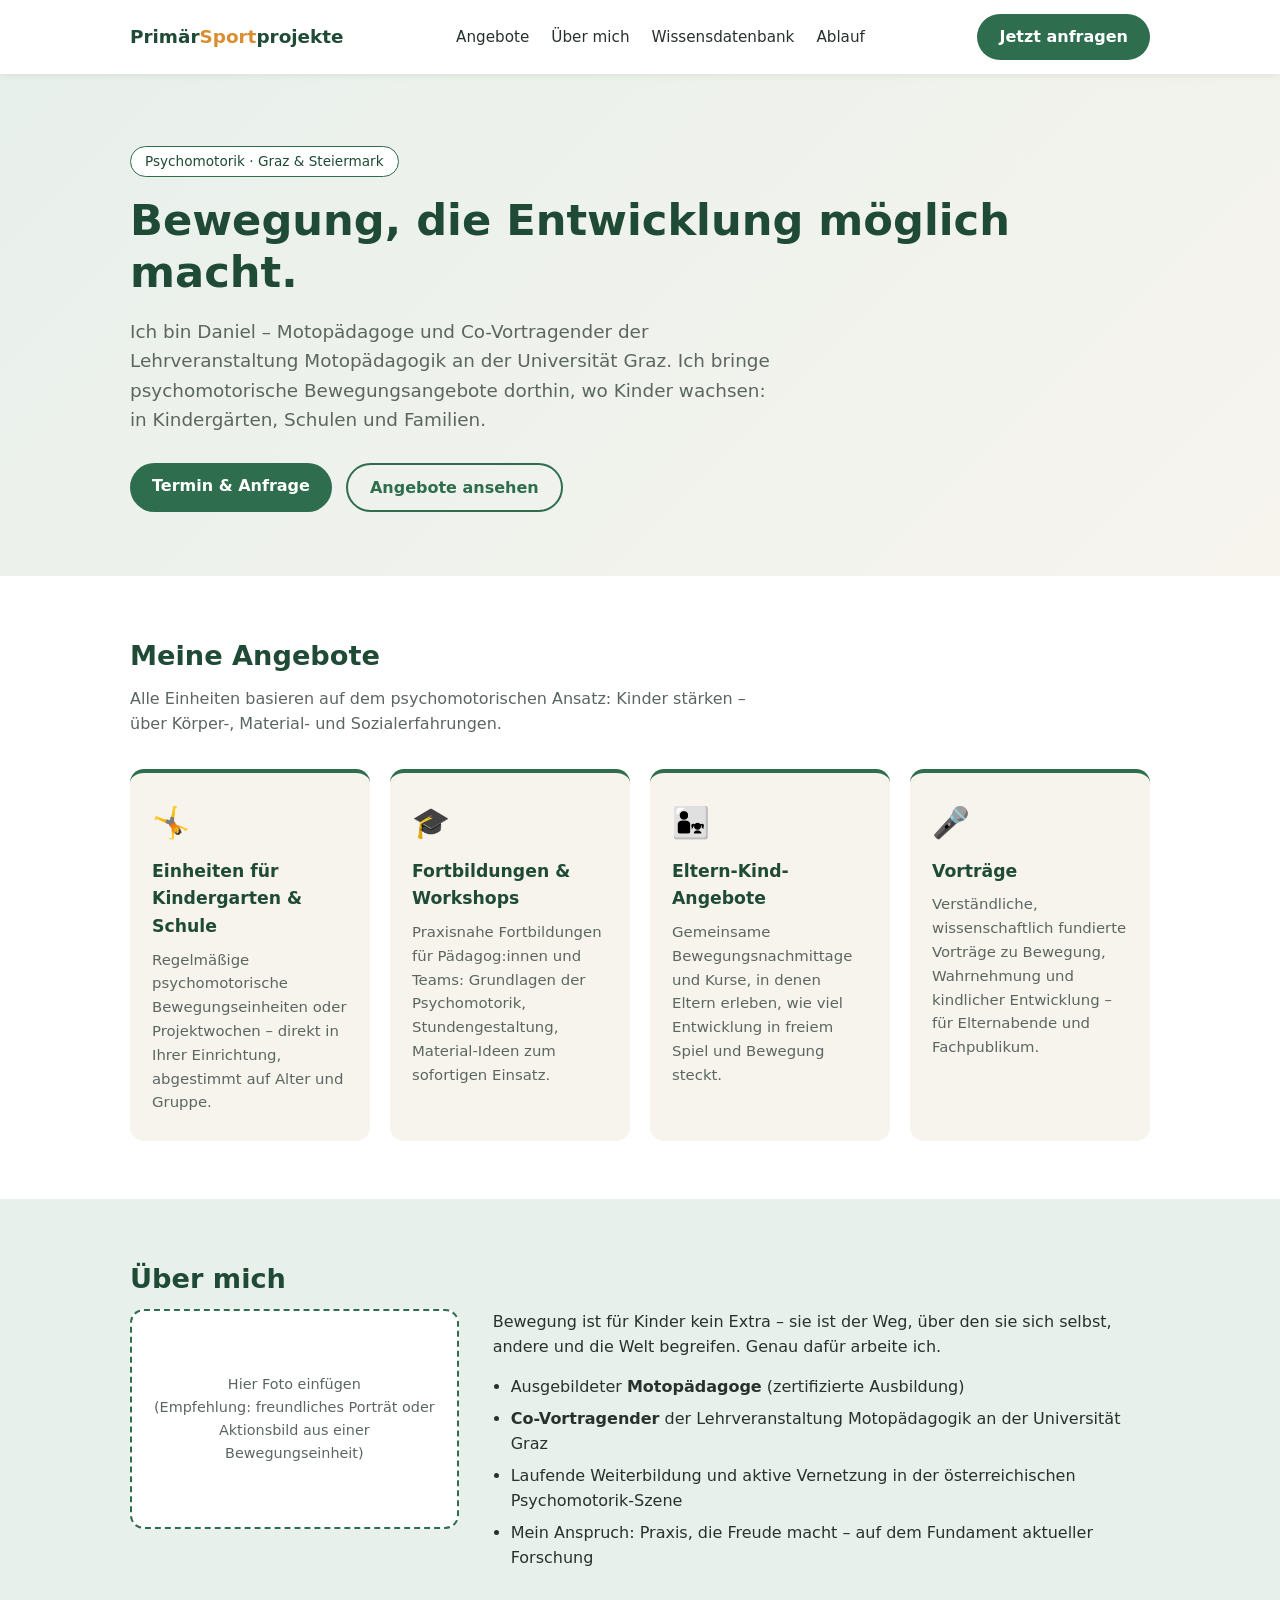
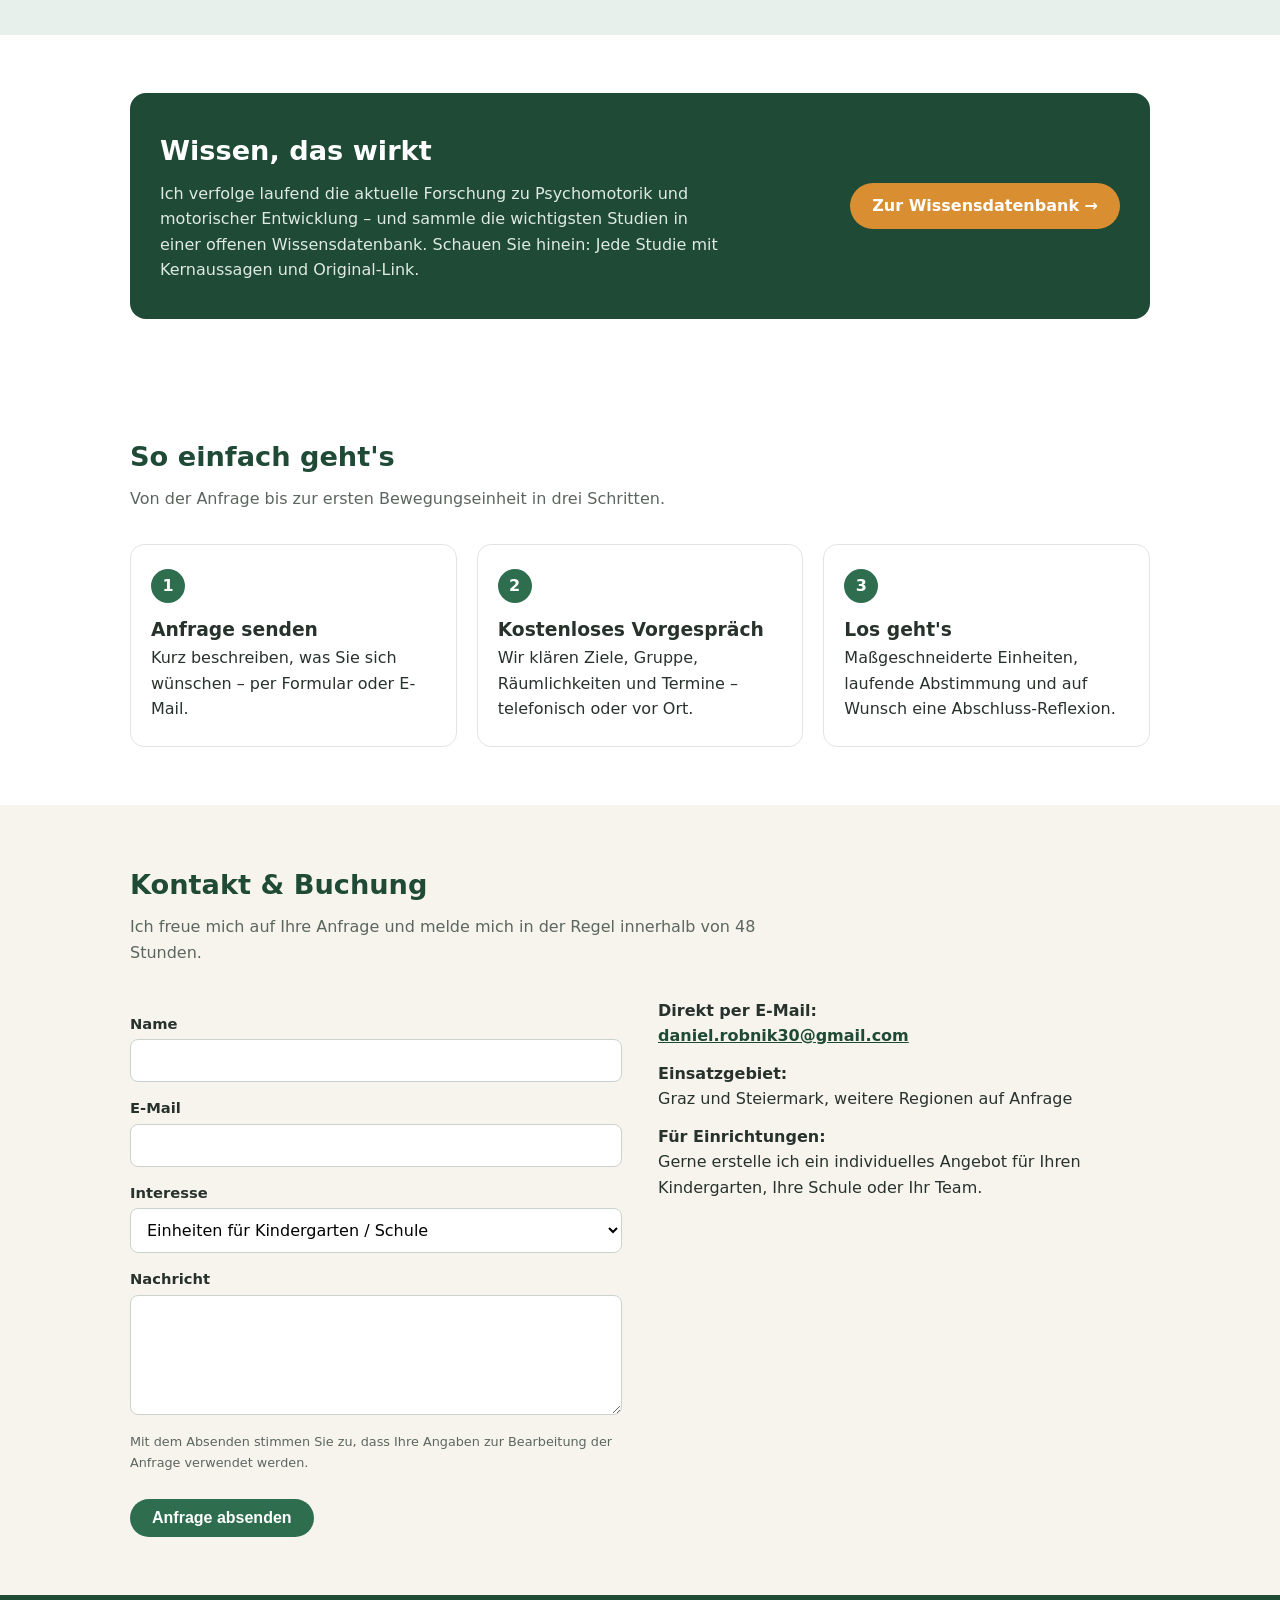
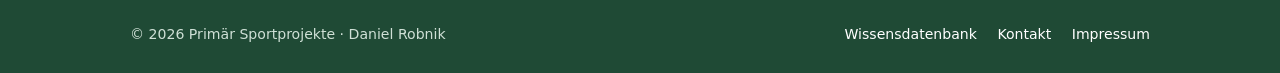
==== index.html @ f13c4fd0 "Website Primär Sportprojekte: Startseite + Wissensdatenbank Statische Seite für GitHub Pages inkl. C" ====
<!DOCTYPE html>
<html lang="de">
<head>
<meta charset="UTF-8">
<meta name="viewport" content="width=device-width, initial-scale=1.0">
<title>Primär Sportprojekte – Psychomotorik & Bewegung | Daniel Robnik, Graz</title>
<meta name="description" content="Psychomotorische Bewegungsangebote in Graz und der Steiermark: Einheiten für Kindergarten und Schule, Fortbildungen für Pädagog:innen, Eltern-Kind-Angebote und Vorträge. Jetzt anfragen und buchen.">
<style>
  :root{
    --green:#2E6E4E; --green-dark:#1F4A35; --green-light:#E8F0EB;
    --sand:#F7F4EE; --text:#28322D; --grey:#5C6660; --accent:#D98E32;
  }
  *{margin:0;padding:0;box-sizing:border-box}
  html{scroll-behavior:smooth}
  body{font-family:'Segoe UI',system-ui,-apple-system,sans-serif;color:var(--text);line-height:1.6;background:#fff}
  .wrap{max-width:1060px;margin:0 auto;padding:0 20px}

  header{position:sticky;top:0;background:#fff;box-shadow:0 1px 8px rgba(0,0,0,.08);z-index:10}
  nav{display:flex;align-items:center;justify-content:space-between;padding:14px 0}
  .logo{font-weight:800;font-size:1.15rem;color:var(--green-dark);text-decoration:none}
  .logo span{color:var(--accent)}
  nav ul{display:flex;gap:22px;list-style:none;flex-wrap:wrap}
  nav a{color:var(--text);text-decoration:none;font-size:.95rem}
  nav a:hover{color:var(--green)}
  .btn{display:inline-block;background:var(--green);color:#fff !important;padding:10px 22px;border-radius:28px;text-decoration:none;font-weight:600;border:none;font-size:1rem;cursor:pointer}
  .btn:hover{background:var(--green-dark)}
  .btn.ghost{background:transparent;color:var(--green) !important;border:2px solid var(--green)}
  .btn.ghost:hover{background:var(--green-light)}

  .hero{background:linear-gradient(135deg,var(--green-light),var(--sand));padding:72px 0 64px}
  .hero h1{font-size:clamp(1.7rem,4.5vw,2.7rem);color:var(--green-dark);line-height:1.2;margin-bottom:18px}
  .hero p.lead{font-size:1.15rem;color:var(--grey);max-width:640px;margin-bottom:28px}
  .hero .cta{display:flex;gap:14px;flex-wrap:wrap}
  .badge{display:inline-block;background:#fff;border:1px solid var(--green);color:var(--green-dark);border-radius:20px;padding:4px 14px;font-size:.85rem;margin-bottom:18px}

  section{padding:58px 0}
  h2{color:var(--green-dark);font-size:1.7rem;margin-bottom:8px}
  .sub{color:var(--grey);margin-bottom:32px;max-width:640px}

  .cards{display:grid;grid-template-columns:repeat(auto-fit,minmax(230px,1fr));gap:20px}
  .card{background:var(--sand);border-radius:14px;padding:26px 22px;border-top:4px solid var(--green)}
  .card .icon{font-size:1.9rem;margin-bottom:10px;display:block}
  .card h3{color:var(--green-dark);font-size:1.08rem;margin-bottom:8px}
  .card p{font-size:.93rem;color:var(--grey)}

  .about{background:var(--green-light)}
  .about .grid{display:grid;grid-template-columns:1fr 2fr;gap:34px;align-items:start}
  .about .photo{background:#fff;border-radius:14px;min-height:220px;display:flex;align-items:center;justify-content:center;color:var(--grey);font-size:.9rem;text-align:center;padding:16px;border:2px dashed var(--green)}
  .about ul{margin:14px 0 0 18px;color:var(--text)}
  .about li{margin-bottom:6px}

  .science{background:#fff}
  .science .box{background:var(--green-dark);color:#fff;border-radius:16px;padding:36px 30px;display:flex;flex-wrap:wrap;gap:24px;align-items:center;justify-content:space-between}
  .science .box p{max-width:560px;color:#DFEAE4}
  .science .box h2{color:#fff}
  .science .btn{background:var(--accent)}
  .science .btn:hover{background:#b87424}

  .steps{counter-reset:step}
  .steps .cards{grid-template-columns:repeat(auto-fit,minmax(200px,1fr))}
  .step{background:#fff;border:1px solid #E1E5E2;border-radius:14px;padding:24px 20px}
  .step::before{counter-increment:step;content:counter(step);display:inline-flex;width:34px;height:34px;border-radius:50%;background:var(--green);color:#fff;align-items:center;justify-content:center;font-weight:700;margin-bottom:12px}

  .contact{background:var(--sand)}
  .contact .grid{display:grid;grid-template-columns:1fr 1fr;gap:36px}
  form label{display:block;font-weight:600;margin:14px 0 4px;font-size:.92rem}
  form input,form textarea,form select{width:100%;padding:11px 12px;border:1px solid #C9D2CC;border-radius:8px;font-size:1rem;font-family:inherit;background:#fff}
  form textarea{min-height:120px;resize:vertical}
  .note{font-size:.8rem;color:var(--grey);margin-top:10px}
  .contact .info p{margin-bottom:12px}
  .contact .info a{color:var(--green-dark);font-weight:600}

  footer{background:var(--green-dark);color:#CFE0D6;padding:28px 0;font-size:.88rem}
  footer .wrap{display:flex;justify-content:space-between;flex-wrap:wrap;gap:12px}
  footer a{color:#fff;text-decoration:none;margin-left:16px}

  @media(max-width:720px){
    .about .grid,.contact .grid{grid-template-columns:1fr}
    nav ul{display:none}
  }
</style>
</head>
<body>

<header>
  <div class="wrap">
    <nav>
      <a class="logo" href="#">Primär<span>Sport</span>projekte</a>
      <ul>
        <li><a href="#angebote">Angebote</a></li>
        <li><a href="#ueber-mich">Über mich</a></li>
        <li><a href="wissensdatenbank.html">Wissensdatenbank</a></li>
        <li><a href="#ablauf">Ablauf</a></li>
      </ul>
      <a class="btn" href="#kontakt">Jetzt anfragen</a>
    </nav>
  </div>
</header>

<section class="hero">
  <div class="wrap">
    <span class="badge">Psychomotorik · Graz &amp; Steiermark</span>
    <h1>Bewegung, die Entwicklung möglich macht.</h1>
    <p class="lead">Ich bin Daniel – Motopädagoge und Co-Vortragender der Lehrveranstaltung Motopädagogik an der Universität Graz. Ich bringe psychomotorische Bewegungsangebote dorthin, wo Kinder wachsen: in Kindergärten, Schulen und Familien.</p>
    <div class="cta">
      <a class="btn" href="#kontakt">Termin &amp; Anfrage</a>
      <a class="btn ghost" href="#angebote">Angebote ansehen</a>
    </div>
  </div>
</section>

<section id="angebote">
  <div class="wrap">
    <h2>Meine Angebote</h2>
    <p class="sub">Alle Einheiten basieren auf dem psychomotorischen Ansatz: Kinder stärken – über Körper-, Material- und Sozialerfahrungen.</p>
    <div class="cards">
      <div class="card"><span class="icon">🤸</span><h3>Einheiten für Kindergarten &amp; Schule</h3><p>Regelmäßige psychomotorische Bewegungseinheiten oder Projektwochen – direkt in Ihrer Einrichtung, abgestimmt auf Alter und Gruppe.</p></div>
      <div class="card"><span class="icon">🎓</span><h3>Fortbildungen &amp; Workshops</h3><p>Praxisnahe Fortbildungen für Pädagog:innen und Teams: Grundlagen der Psychomotorik, Stundengestaltung, Material-Ideen zum sofortigen Einsatz.</p></div>
      <div class="card"><span class="icon">👨‍👧</span><h3>Eltern-Kind-Angebote</h3><p>Gemeinsame Bewegungsnachmittage und Kurse, in denen Eltern erleben, wie viel Entwicklung in freiem Spiel und Bewegung steckt.</p></div>
      <div class="card"><span class="icon">🎤</span><h3>Vorträge</h3><p>Verständliche, wissenschaftlich fundierte Vorträge zu Bewegung, Wahrnehmung und kindlicher Entwicklung – für Elternabende und Fachpublikum.</p></div>
    </div>
  </div>
</section>

<section id="ueber-mich" class="about">
  <div class="wrap">
    <h2>Über mich</h2>
    <div class="grid">
      <div class="photo">Hier Foto einfügen<br>(Empfehlung: freundliches Porträt oder Aktionsbild aus einer Bewegungseinheit)</div>
      <div>
        <p>Bewegung ist für Kinder kein Extra – sie ist der Weg, über den sie sich selbst, andere und die Welt begreifen. Genau dafür arbeite ich.</p>
        <ul>
          <li>Ausgebildeter <strong>Motopädagoge</strong> (zertifizierte Ausbildung)</li>
          <li><strong>Co-Vortragender</strong> der Lehrveranstaltung Motopädagogik an der Universität Graz</li>
          <li>Laufende Weiterbildung und aktive Vernetzung in der österreichischen Psychomotorik-Szene</li>
          <li>Mein Anspruch: Praxis, die Freude macht – auf dem Fundament aktueller Forschung</li>
        </ul>
      </div>
    </div>
  </div>
</section>

<section class="science">
  <div class="wrap">
    <div class="box">
      <div>
        <h2>Wissen, das wirkt</h2>
        <p>Ich verfolge laufend die aktuelle Forschung zu Psychomotorik und motorischer Entwicklung – und sammle die wichtigsten Studien in einer offenen Wissensdatenbank. Schauen Sie hinein: Jede Studie mit Kernaussagen und Original-Link.</p>
      </div>
      <a class="btn" href="wissensdatenbank.html">Zur Wissensdatenbank →</a>
    </div>
  </div>
</section>

<section id="ablauf" class="steps">
  <div class="wrap">
    <h2>So einfach geht's</h2>
    <p class="sub">Von der Anfrage bis zur ersten Bewegungseinheit in drei Schritten.</p>
    <div class="cards">
      <div class="step"><h3>Anfrage senden</h3><p>Kurz beschreiben, was Sie sich wünschen – per Formular oder E-Mail.</p></div>
      <div class="step"><h3>Kostenloses Vorgespräch</h3><p>Wir klären Ziele, Gruppe, Räumlichkeiten und Termine – telefonisch oder vor Ort.</p></div>
      <div class="step"><h3>Los geht's</h3><p>Maßgeschneiderte Einheiten, laufende Abstimmung und auf Wunsch eine Abschluss-Reflexion.</p></div>
    </div>
  </div>
</section>

<section id="kontakt" class="contact">
  <div class="wrap">
    <h2>Kontakt &amp; Buchung</h2>
    <p class="sub">Ich freue mich auf Ihre Anfrage und melde mich in der Regel innerhalb von 48 Stunden.</p>
    <div class="grid">
      <div>
        <!-- WICHTIG: Bei formspree.io kostenlos registrieren, Formular anlegen und die ID unten ersetzen -->
        <form action="https://formspree.io/f/DEINE_FORMULAR_ID" method="POST">
          <label for="name">Name</label>
          <input id="name" type="text" name="name" required>
          <label for="email">E-Mail</label>
          <input id="email" type="email" name="email" required>
          <label for="thema">Interesse</label>
          <select id="thema" name="thema">
            <option>Einheiten für Kindergarten / Schule</option>
            <option>Fortbildung / Workshop</option>
            <option>Eltern-Kind-Angebot</option>
            <option>Vortrag</option>
            <option>Sonstiges</option>
          </select>
          <label for="nachricht">Nachricht</label>
          <textarea id="nachricht" name="nachricht" required></textarea>
          <p class="note">Mit dem Absenden stimmen Sie zu, dass Ihre Angaben zur Bearbeitung der Anfrage verwendet werden.</p>
          <br>
          <button class="btn" type="submit">Anfrage absenden</button>
        </form>
      </div>
      <div class="info">
        <p><strong>Direkt per E-Mail:</strong><br><a href="mailto:daniel.robnik30@gmail.com">daniel.robnik30@gmail.com</a></p>
        <p><strong>Einsatzgebiet:</strong><br>Graz und Steiermark, weitere Regionen auf Anfrage</p>
        <p><strong>Für Einrichtungen:</strong><br>Gerne erstelle ich ein individuelles Angebot für Ihren Kindergarten, Ihre Schule oder Ihr Team.</p>
      </div>
    </div>
  </div>
</section>

<footer>
  <div class="wrap">
    <div>© 2026 Primär Sportprojekte · Daniel Robnik</div>
    <div>
      <a href="wissensdatenbank.html">Wissensdatenbank</a>
      <a href="#kontakt">Kontakt</a>
      <a href="#">Impressum</a>
    </div>
  </div>
</footer>

</body>
</html>
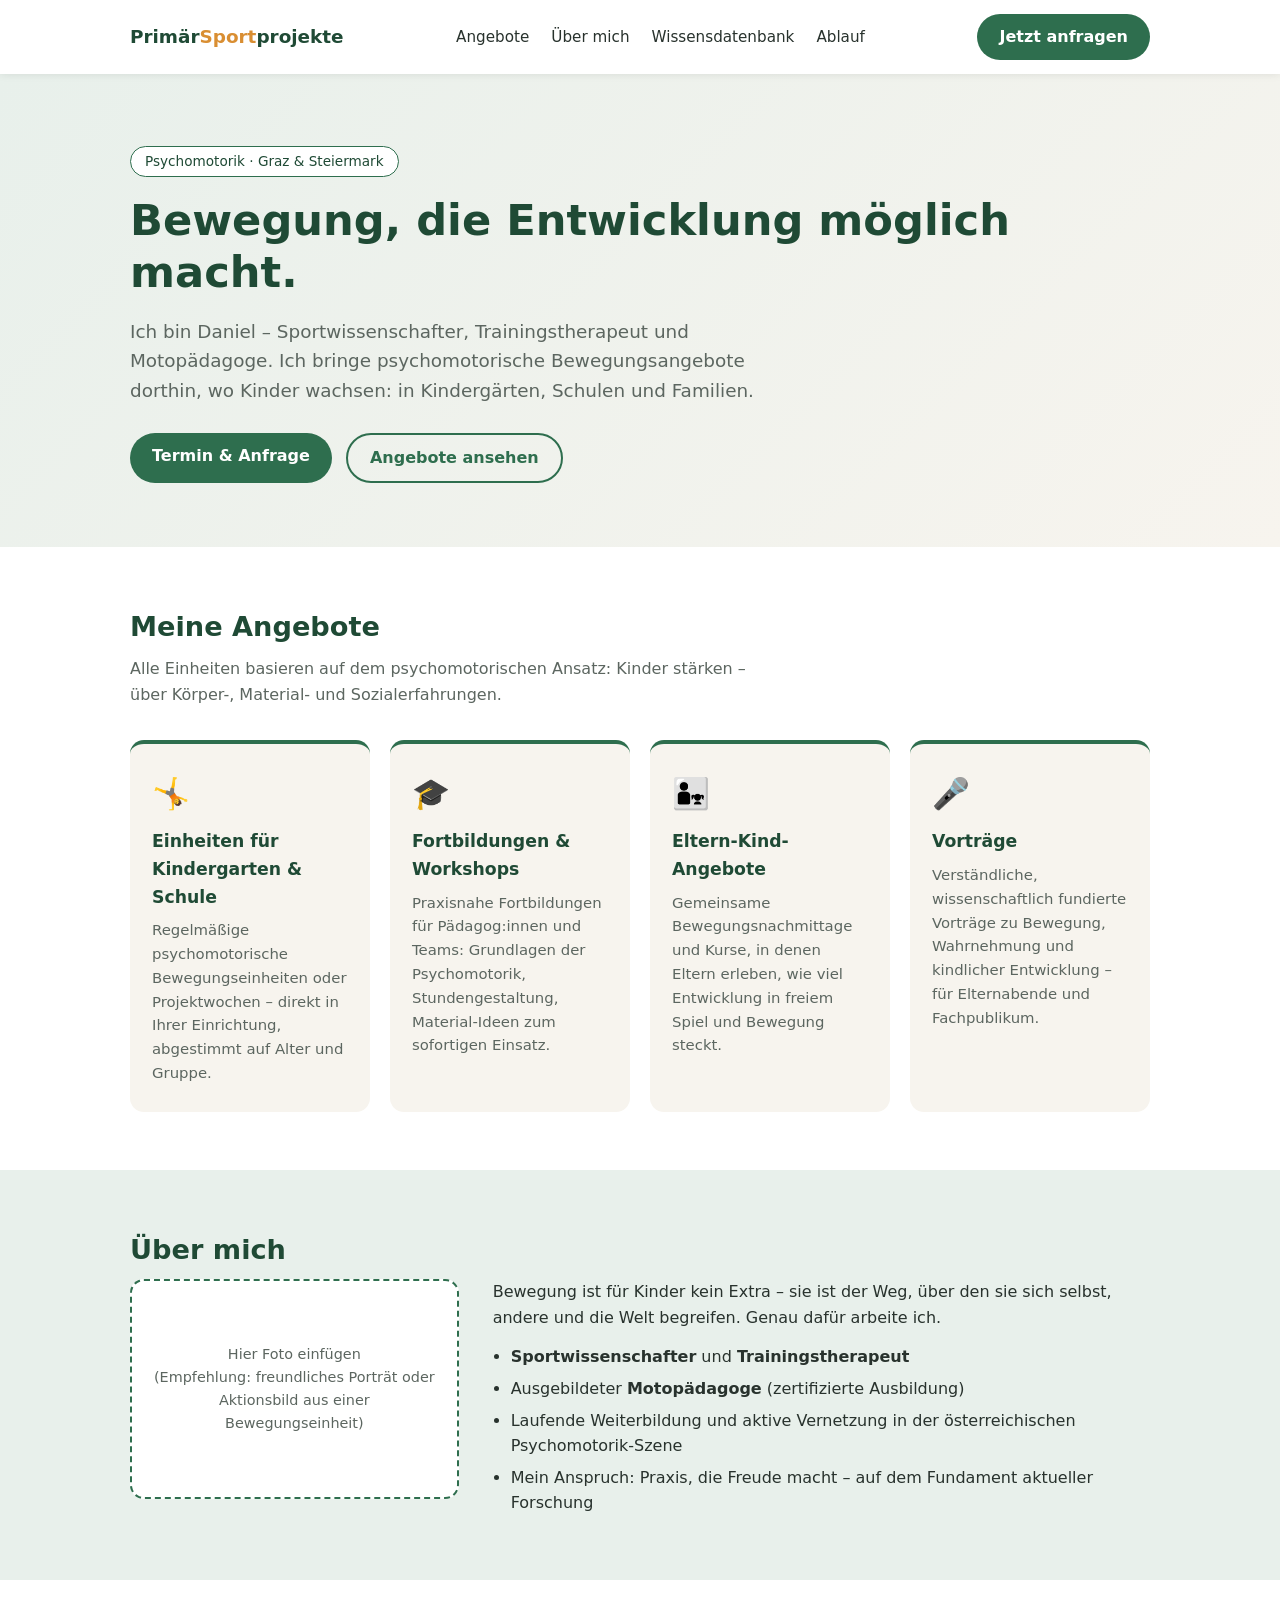
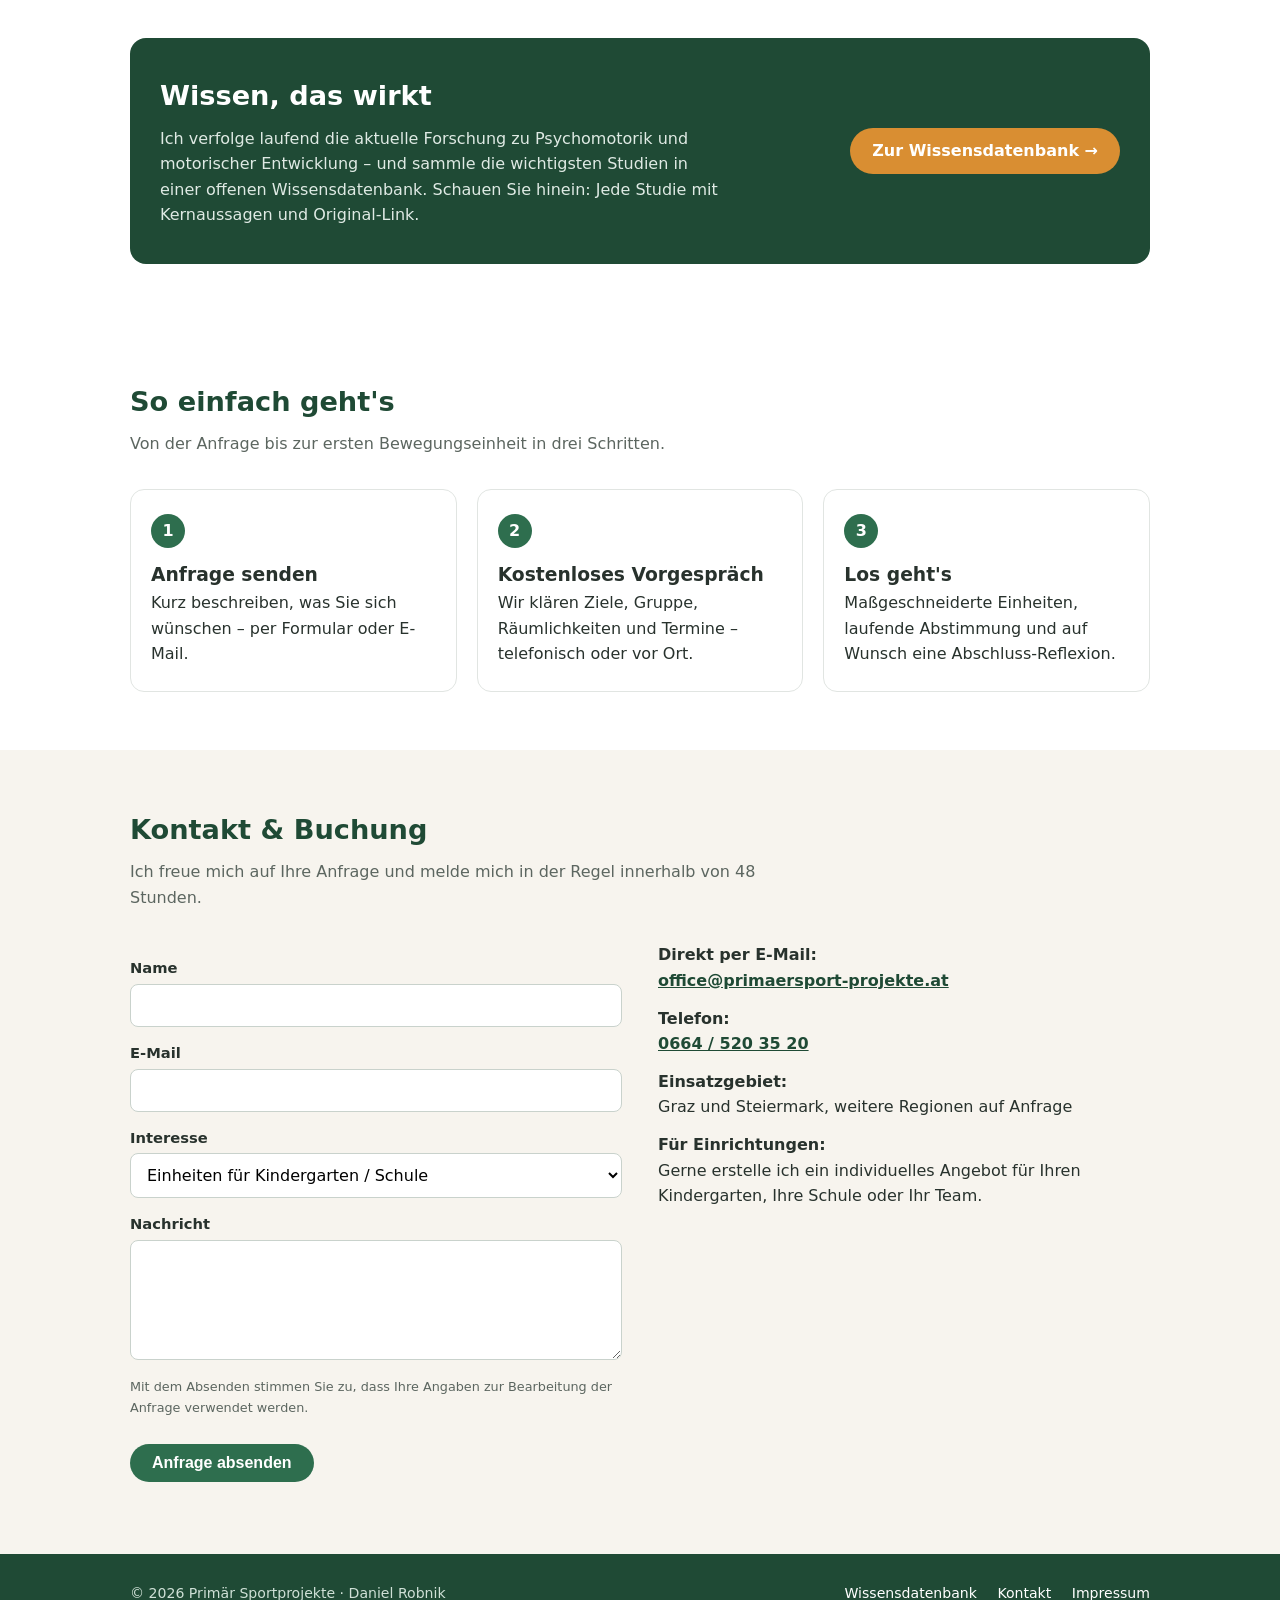
==== commit 42e58e10: "Impressum ergaenzen, Kontaktformular funktionsfaehig machen - impressum.html: Offenlegung nach ECG/U" ====
--- a/index.html
+++ b/index.html
@@ -69,6 +69,12 @@
   .note{font-size:.8rem;color:var(--grey);margin-top:10px}
   .contact .info p{margin-bottom:12px}
   .contact .info a{color:var(--green-dark);font-weight:600}
+  .formstatus{margin-top:14px;font-size:.92rem;padding:0;border-radius:8px}
+  .formstatus:not(:empty){padding:11px 14px}
+  .formstatus.ok{background:var(--green-light);color:var(--green-dark);border:1px solid var(--green)}
+  .formstatus.hint{background:#FDF3E4;color:#8A5A18;border:1px solid var(--accent)}
+  .formstatus.err{background:#FBEAEA;color:#8C2F2F;border:1px solid #D98080}
+  form button[disabled]{opacity:.6;cursor:progress}
 
   footer{background:var(--green-dark);color:#CFE0D6;padding:28px 0;font-size:.88rem}
   footer .wrap{display:flex;justify-content:space-between;flex-wrap:wrap;gap:12px}
@@ -101,7 +107,7 @@
   <div class="wrap">
     <span class="badge">Psychomotorik · Graz &amp; Steiermark</span>
     <h1>Bewegung, die Entwicklung möglich macht.</h1>
-    <p class="lead">Ich bin Daniel – Motopädagoge und Co-Vortragender der Lehrveranstaltung Motopädagogik an der Universität Graz. Ich bringe psychomotorische Bewegungsangebote dorthin, wo Kinder wachsen: in Kindergärten, Schulen und Familien.</p>
+    <p class="lead">Ich bin Daniel – Sportwissenschafter, Trainingstherapeut und Motopädagoge. Ich bringe psychomotorische Bewegungsangebote dorthin, wo Kinder wachsen: in Kindergärten, Schulen und Familien.</p>
     <div class="cta">
       <a class="btn" href="#kontakt">Termin &amp; Anfrage</a>
       <a class="btn ghost" href="#angebote">Angebote ansehen</a>
@@ -130,8 +136,8 @@
       <div>
         <p>Bewegung ist für Kinder kein Extra – sie ist der Weg, über den sie sich selbst, andere und die Welt begreifen. Genau dafür arbeite ich.</p>
         <ul>
+          <li><strong>Sportwissenschafter</strong> und <strong>Trainingstherapeut</strong></li>
           <li>Ausgebildeter <strong>Motopädagoge</strong> (zertifizierte Ausbildung)</li>
-          <li><strong>Co-Vortragender</strong> der Lehrveranstaltung Motopädagogik an der Universität Graz</li>
           <li>Laufende Weiterbildung und aktive Vernetzung in der österreichischen Psychomotorik-Szene</li>
           <li>Mein Anspruch: Praxis, die Freude macht – auf dem Fundament aktueller Forschung</li>
         </ul>
@@ -170,8 +176,7 @@
     <p class="sub">Ich freue mich auf Ihre Anfrage und melde mich in der Regel innerhalb von 48 Stunden.</p>
     <div class="grid">
       <div>
-        <!-- WICHTIG: Bei formspree.io kostenlos registrieren, Formular anlegen und die ID unten ersetzen -->
-        <form action="https://formspree.io/f/DEINE_FORMULAR_ID" method="POST">
+        <form id="anfrage" novalidate>
           <label for="name">Name</label>
           <input id="name" type="text" name="name" required>
           <label for="email">E-Mail</label>
@@ -189,10 +194,12 @@
           <p class="note">Mit dem Absenden stimmen Sie zu, dass Ihre Angaben zur Bearbeitung der Anfrage verwendet werden.</p>
           <br>
           <button class="btn" type="submit">Anfrage absenden</button>
+          <p id="formstatus" class="formstatus" role="status" aria-live="polite"></p>
         </form>
       </div>
       <div class="info">
-        <p><strong>Direkt per E-Mail:</strong><br><a href="mailto:daniel.robnik30@gmail.com">daniel.robnik30@gmail.com</a></p>
+        <p><strong>Direkt per E-Mail:</strong><br><a href="mailto:office@primaersport-projekte.at">office@primaersport-projekte.at</a></p>
+        <p><strong>Telefon:</strong><br><a href="tel:+436645203520">0664 / 520 35 20</a></p>
         <p><strong>Einsatzgebiet:</strong><br>Graz und Steiermark, weitere Regionen auf Anfrage</p>
         <p><strong>Für Einrichtungen:</strong><br>Gerne erstelle ich ein individuelles Angebot für Ihren Kindergarten, Ihre Schule oder Ihr Team.</p>
       </div>
@@ -206,10 +213,68 @@
     <div>
       <a href="wissensdatenbank.html">Wissensdatenbank</a>
       <a href="#kontakt">Kontakt</a>
-      <a href="#">Impressum</a>
+      <a href="impressum.html">Impressum</a>
     </div>
   </div>
 </footer>
+
+<script>
+/* ── Kontaktformular ───────────────────────────────────────────────
+   Solange FORMSPREE_ID leer ist, öffnet das Formular beim Besucher das
+   E-Mail-Programm mit fertig ausgefüllter Anfrage — es funktioniert also
+   sofort, ohne Anmeldung bei irgendeinem Dienst.
+
+   Sobald du auf formspree.io ein Formular angelegt hast, trägst du hier
+   die ID ein (nur der Teil hinter /f/, z. B. "xayzbwkd"). Ab dann wird die
+   Anfrage direkt verschickt und der Besucher bleibt auf der Seite.       */
+const FORMSPREE_ID = "";
+const KONTAKT_MAIL = "office@primaersport-projekte.at";
+
+const form = document.getElementById("anfrage");
+const statusEl = document.getElementById("formstatus");
+
+function melde(text, typ){
+  statusEl.textContent = text;
+  statusEl.className = "formstatus " + typ;
+}
+
+form.addEventListener("submit", async (e) => {
+  e.preventDefault();
+  if (!form.reportValidity()) return;
+
+  const d = Object.fromEntries(new FormData(form).entries());
+  const betreff = "Anfrage über die Website: " + d.thema;
+
+  if (!FORMSPREE_ID) {
+    const text = "Name: " + d.name + "\nE-Mail: " + d.email +
+                 "\nInteresse: " + d.thema + "\n\n" + d.nachricht;
+    window.location.href = "mailto:" + KONTAKT_MAIL +
+      "?subject=" + encodeURIComponent(betreff) +
+      "&body=" + encodeURIComponent(text);
+    melde("Ihr E-Mail-Programm öffnet sich mit der fertigen Anfrage — bitte nur noch absenden. "
+        + "Falls das nicht klappt, schreiben Sie einfach direkt an " + KONTAKT_MAIL + ".", "hint");
+    return;
+  }
+
+  const btn = form.querySelector("button[type=submit]");
+  btn.disabled = true;
+  melde("Wird gesendet …", "hint");
+  try {
+    const r = await fetch("https://formspree.io/f/" + FORMSPREE_ID, {
+      method: "POST",
+      headers: { "Accept": "application/json", "Content-Type": "application/json" },
+      body: JSON.stringify(Object.assign({}, d, { _subject: betreff }))
+    });
+    if (!r.ok) throw new Error("HTTP " + r.status);
+    form.reset();
+    melde("Danke für Ihre Anfrage! Ich melde mich in der Regel innerhalb von 48 Stunden.", "ok");
+  } catch (err) {
+    melde("Das hat leider nicht geklappt. Bitte schreiben Sie direkt an " + KONTAKT_MAIL + ".", "err");
+  } finally {
+    btn.disabled = false;
+  }
+});
+</script>
 
 </body>
 </html>
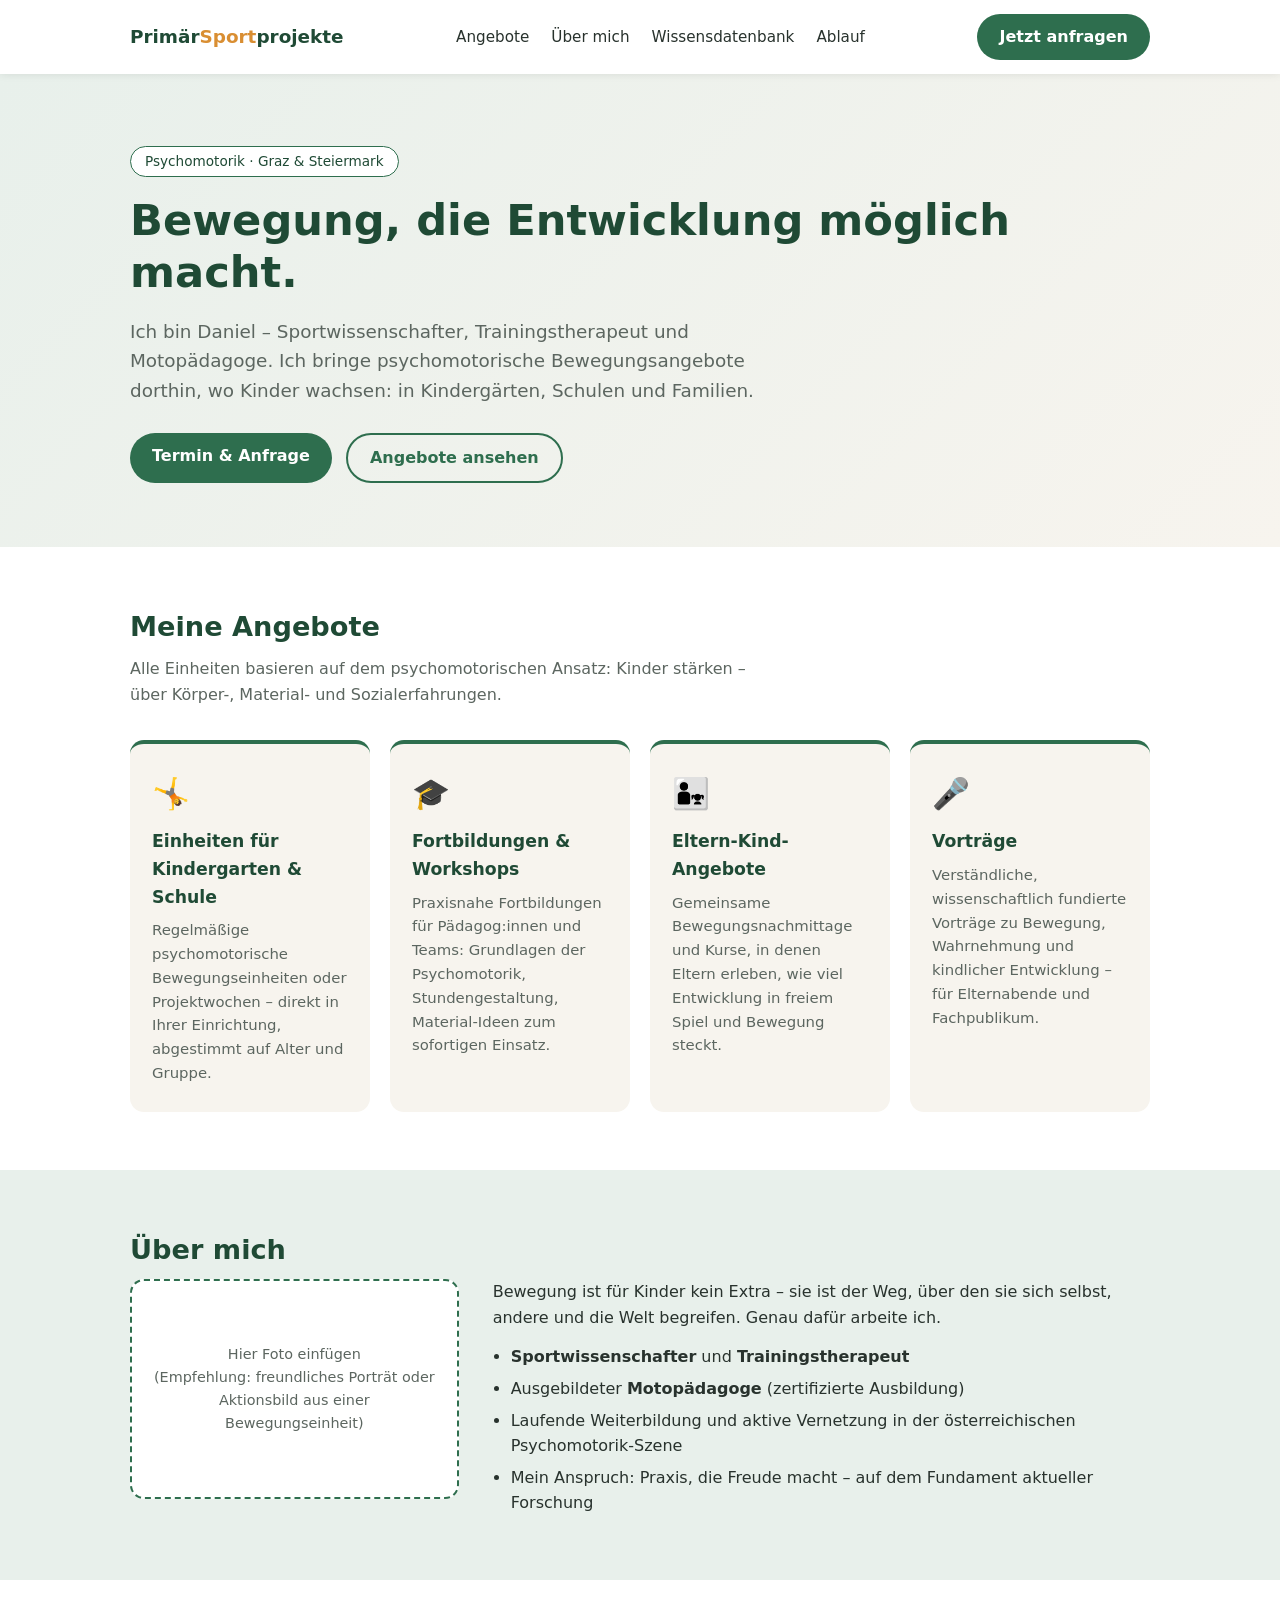
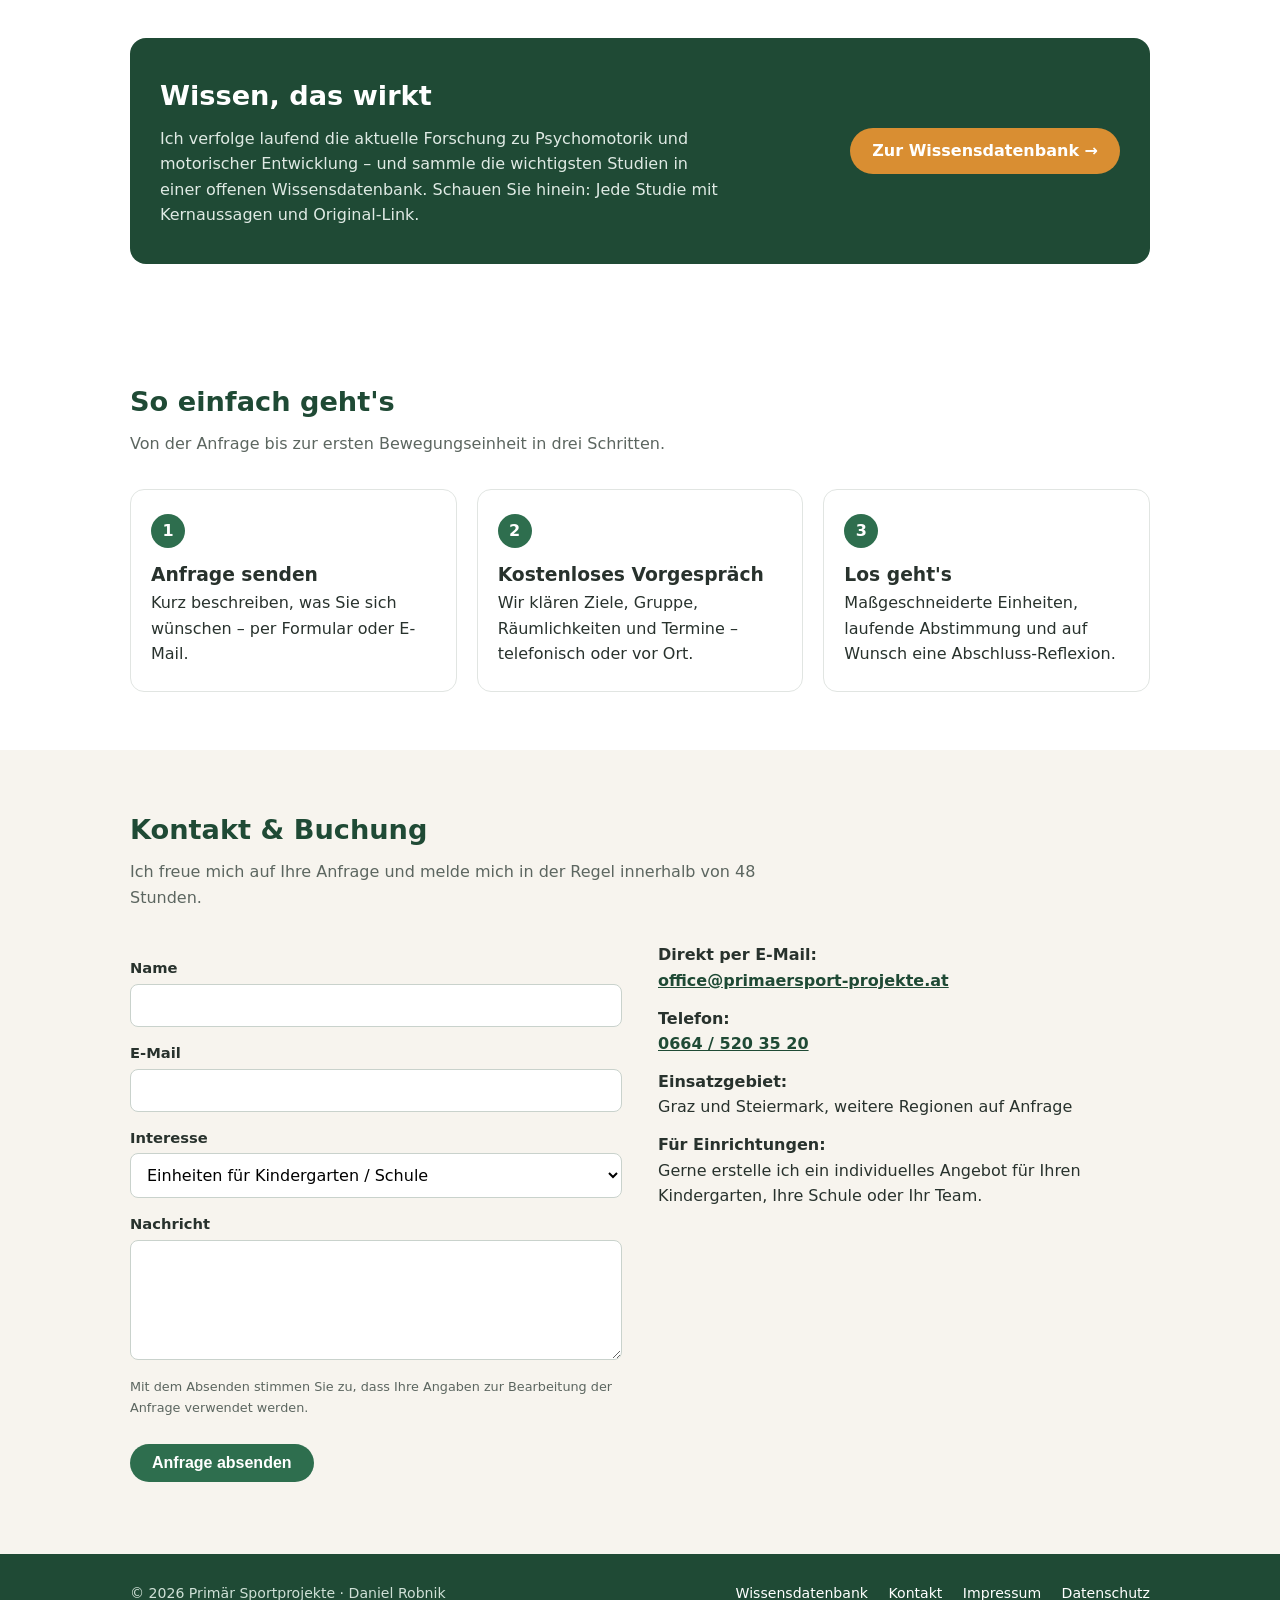
==== commit 61de3224: "Datenschutzerklaerung ergaenzen Beschreibt den tatsaechlichen Stand: keine Cookies, kein Tracking, k" ====
--- a/index.html
+++ b/index.html
@@ -214,6 +214,7 @@
       <a href="wissensdatenbank.html">Wissensdatenbank</a>
       <a href="#kontakt">Kontakt</a>
       <a href="impressum.html">Impressum</a>
+      <a href="datenschutz.html">Datenschutz</a>
     </div>
   </div>
 </footer>
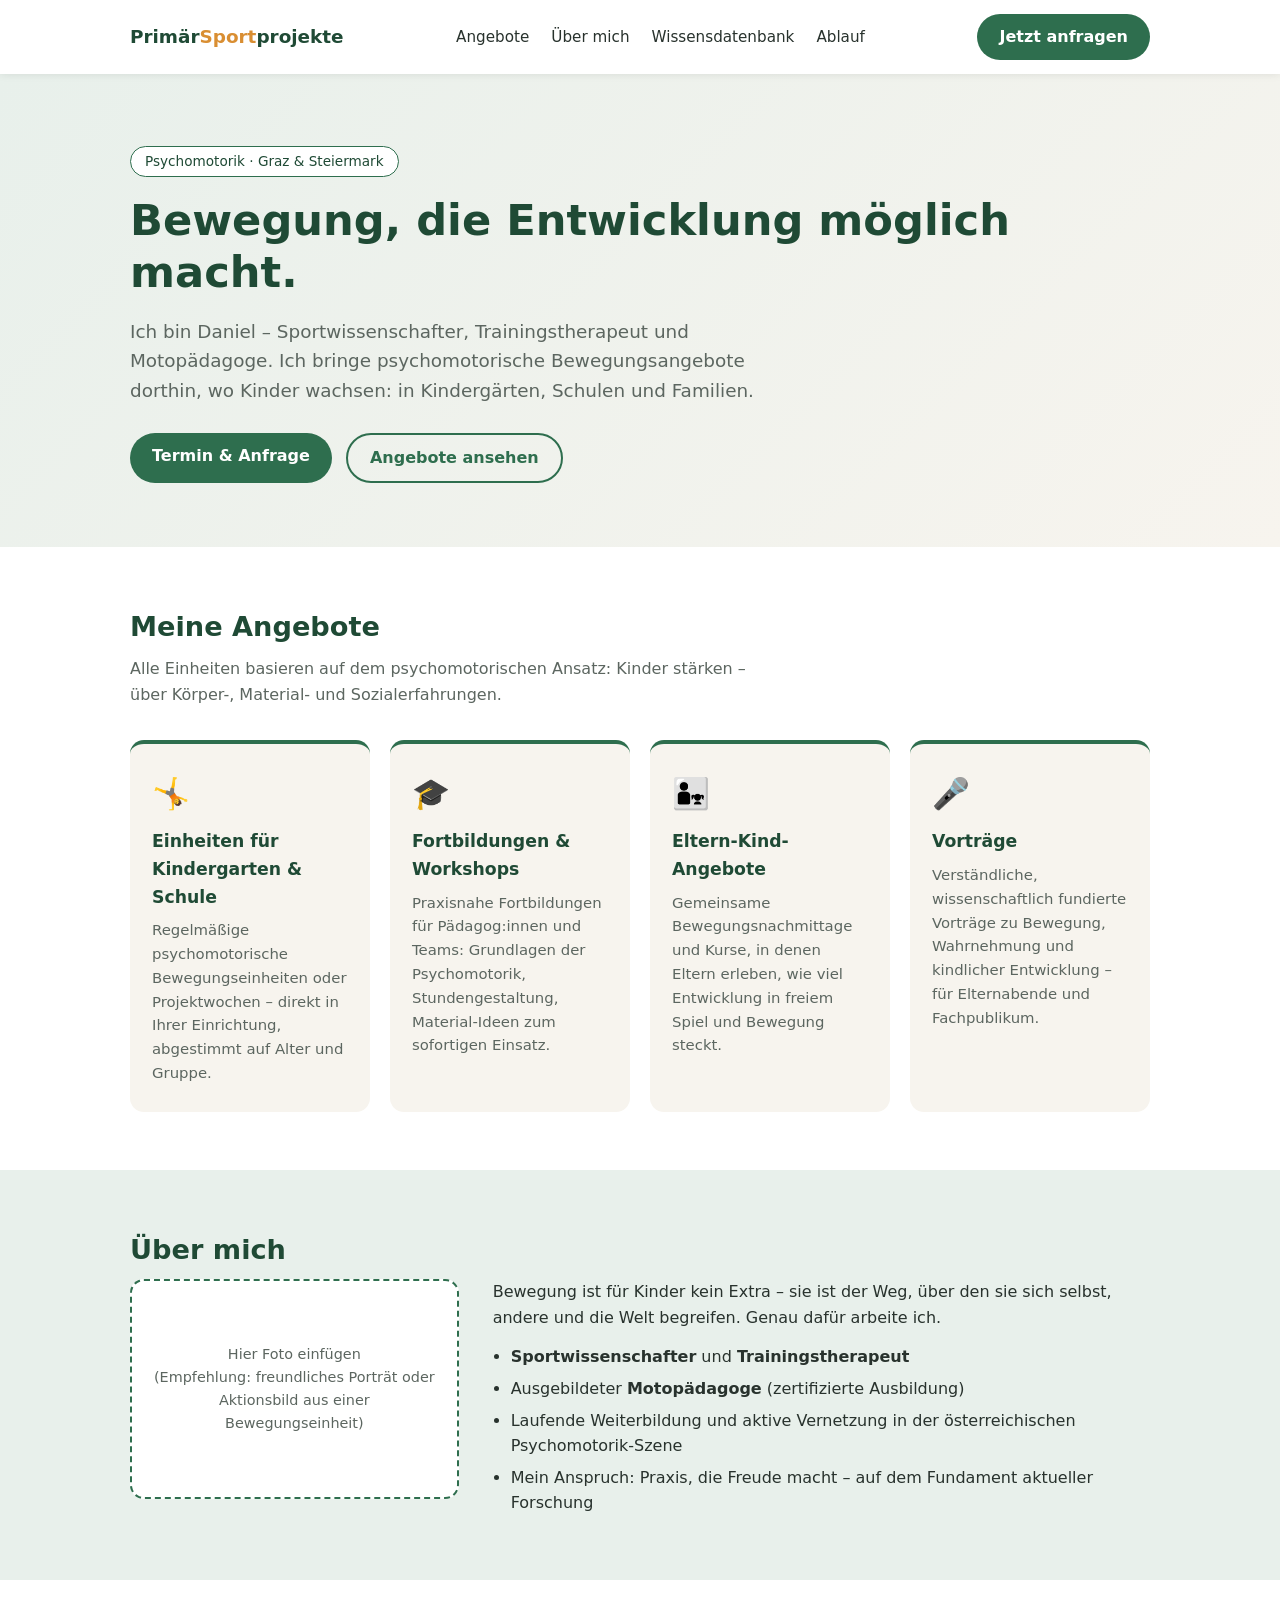
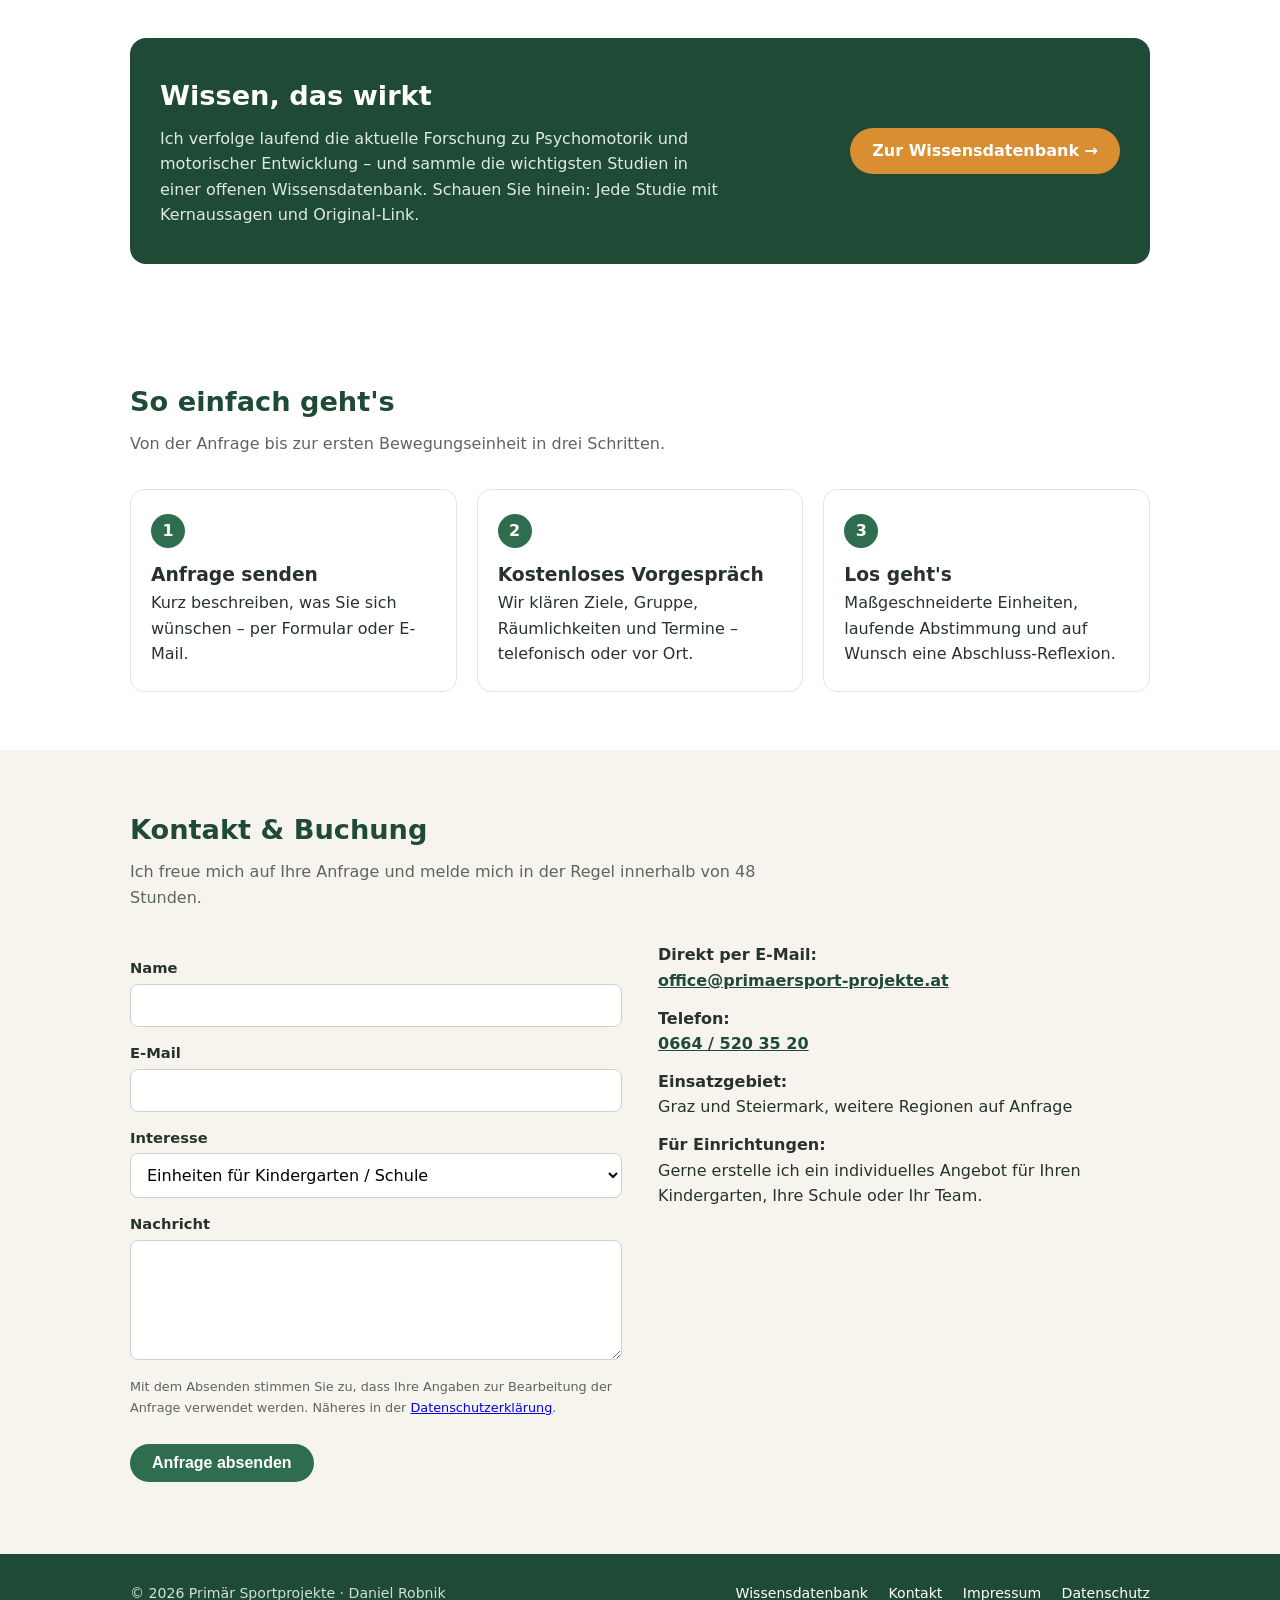
==== commit 8ad1a476: "Botschutz: E-Mail-Verschleierung, Honeypot, robots.txt und Sitemap - E-Mail-Adressen stehen nicht me" ====
--- a/index.html
+++ b/index.html
@@ -5,6 +5,7 @@
 <meta name="viewport" content="width=device-width, initial-scale=1.0">
 <title>Primär Sportprojekte – Psychomotorik & Bewegung | Daniel Robnik, Graz</title>
 <meta name="description" content="Psychomotorische Bewegungsangebote in Graz und der Steiermark: Einheiten für Kindergarten und Schule, Fortbildungen für Pädagog:innen, Eltern-Kind-Angebote und Vorträge. Jetzt anfragen und buchen.">
+<link rel="canonical" href="https://primaersport-projekte.at/">
 <style>
   :root{
     --green:#2E6E4E; --green-dark:#1F4A35; --green-light:#E8F0EB;
@@ -75,6 +76,10 @@
   .formstatus.hint{background:#FDF3E4;color:#8A5A18;border:1px solid var(--accent)}
   .formstatus.err{background:#FBEAEA;color:#8C2F2F;border:1px solid #D98080}
   form button[disabled]{opacity:.6;cursor:progress}
+  /* Honeypot: für Menschen unsichtbar, von Bots aber ausgefüllt.
+     Bewusst ausserhalb des Sichtfensters statt display:none — manche Bots
+     überspringen ausgeblendete Felder. */
+  .hp{position:absolute;left:-9999px;top:auto;width:1px;height:1px;overflow:hidden}
 
   footer{background:var(--green-dark);color:#CFE0D6;padding:28px 0;font-size:.88rem}
   footer .wrap{display:flex;justify-content:space-between;flex-wrap:wrap;gap:12px}
@@ -191,14 +196,18 @@
           </select>
           <label for="nachricht">Nachricht</label>
           <textarea id="nachricht" name="nachricht" required></textarea>
-          <p class="note">Mit dem Absenden stimmen Sie zu, dass Ihre Angaben zur Bearbeitung der Anfrage verwendet werden.</p>
+          <div class="hp" aria-hidden="true">
+            <label for="website">Dieses Feld bitte frei lassen</label>
+            <input id="website" name="_gotcha" type="text" tabindex="-1" autocomplete="off">
+          </div>
+          <p class="note">Mit dem Absenden stimmen Sie zu, dass Ihre Angaben zur Bearbeitung der Anfrage verwendet werden. Näheres in der <a href="datenschutz.html">Datenschutzerklärung</a>.</p>
           <br>
           <button class="btn" type="submit">Anfrage absenden</button>
           <p id="formstatus" class="formstatus" role="status" aria-live="polite"></p>
         </form>
       </div>
       <div class="info">
-        <p><strong>Direkt per E-Mail:</strong><br><a href="mailto:office@primaersport-projekte.at">office@primaersport-projekte.at</a></p>
+        <p><strong>Direkt per E-Mail:</strong><br><a data-user="office" data-host="primaersport-projekte.at">office [at] primaersport-projekte.at</a></p>
         <p><strong>Telefon:</strong><br><a href="tel:+436645203520">0664 / 520 35 20</a></p>
         <p><strong>Einsatzgebiet:</strong><br>Graz und Steiermark, weitere Regionen auf Anfrage</p>
         <p><strong>Für Einrichtungen:</strong><br>Gerne erstelle ich ein individuelles Angebot für Ihren Kindergarten, Ihre Schule oder Ihr Team.</p>
@@ -229,7 +238,16 @@
    die ID ein (nur der Teil hinter /f/, z. B. "xayzbwkd"). Ab dann wird die
    Anfrage direkt verschickt und der Besucher bleibt auf der Seite.       */
 const FORMSPREE_ID = "";
-const KONTAKT_MAIL = "office@primaersport-projekte.at";
+
+/* E-Mail-Adressen stehen nicht fertig im Quelltext, sondern werden erst hier
+   zusammengesetzt — sonst sammeln Spam-Harvester sie automatisch ein.
+   Ohne JavaScript bleibt die Adresse als "office [at] …" lesbar. */
+const KONTAKT_MAIL = "office" + "@" + "primaersport-projekte.at";
+document.querySelectorAll("a[data-user][data-host]").forEach(function (a) {
+  const adr = a.getAttribute("data-user") + "@" + a.getAttribute("data-host");
+  a.setAttribute("href", "mailto:" + adr);
+  a.textContent = adr;
+});
 
 const form = document.getElementById("anfrage");
 const statusEl = document.getElementById("formstatus");
@@ -244,6 +262,18 @@
   if (!form.reportValidity()) return;
 
   const d = Object.fromEntries(new FormData(form).entries());
+
+  /* Honeypot: Das Feld ist für Menschen unsichtbar und bleibt daher leer.
+     Ist es ausgefüllt, war ein Bot am Werk — wir melden freundlich Erfolg,
+     verschicken aber nichts. Sichtbares Scheitern würde Bots nur verraten,
+     woran sie erkannt wurden. */
+  if (d._gotcha) {
+    form.reset();
+    melde("Danke für Ihre Anfrage! Ich melde mich in der Regel innerhalb von 48 Stunden.", "ok");
+    return;
+  }
+  delete d._gotcha;
+
   const betreff = "Anfrage über die Website: " + d.thema;
 
   if (!FORMSPREE_ID) {
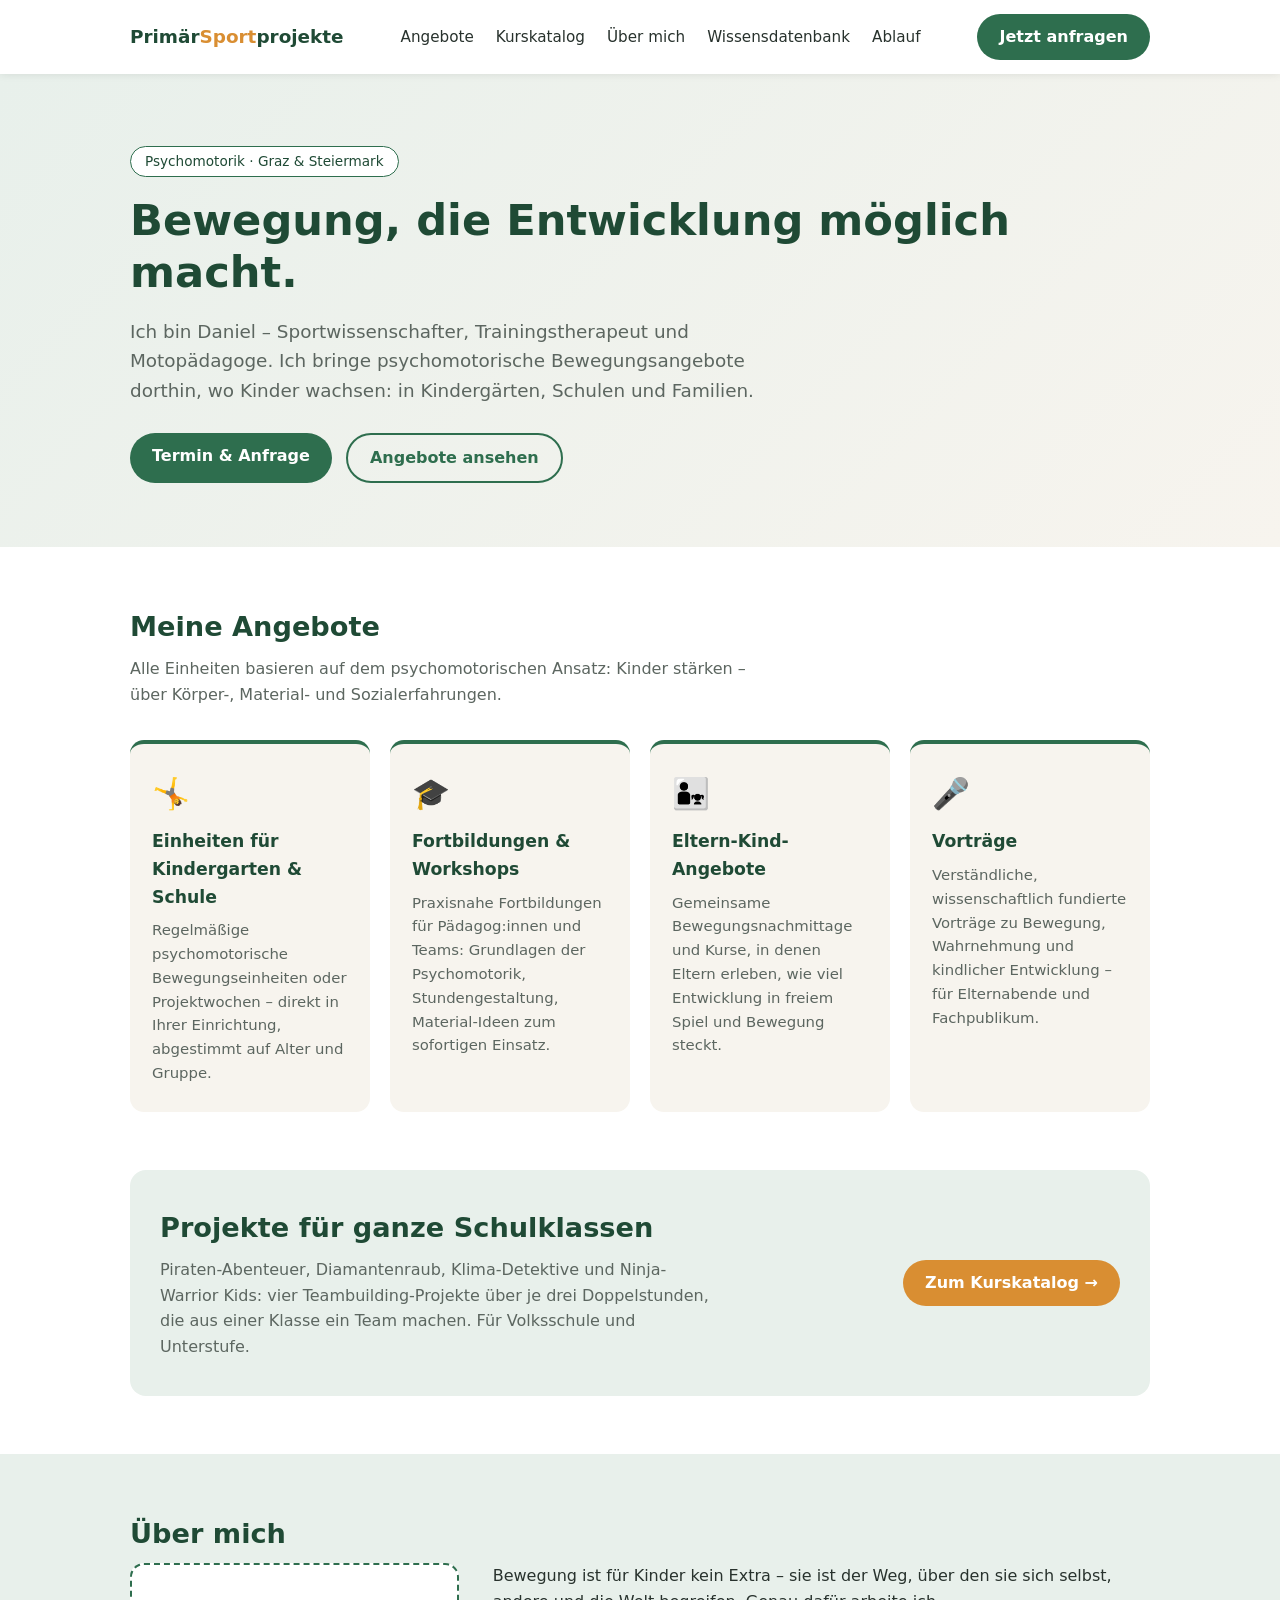
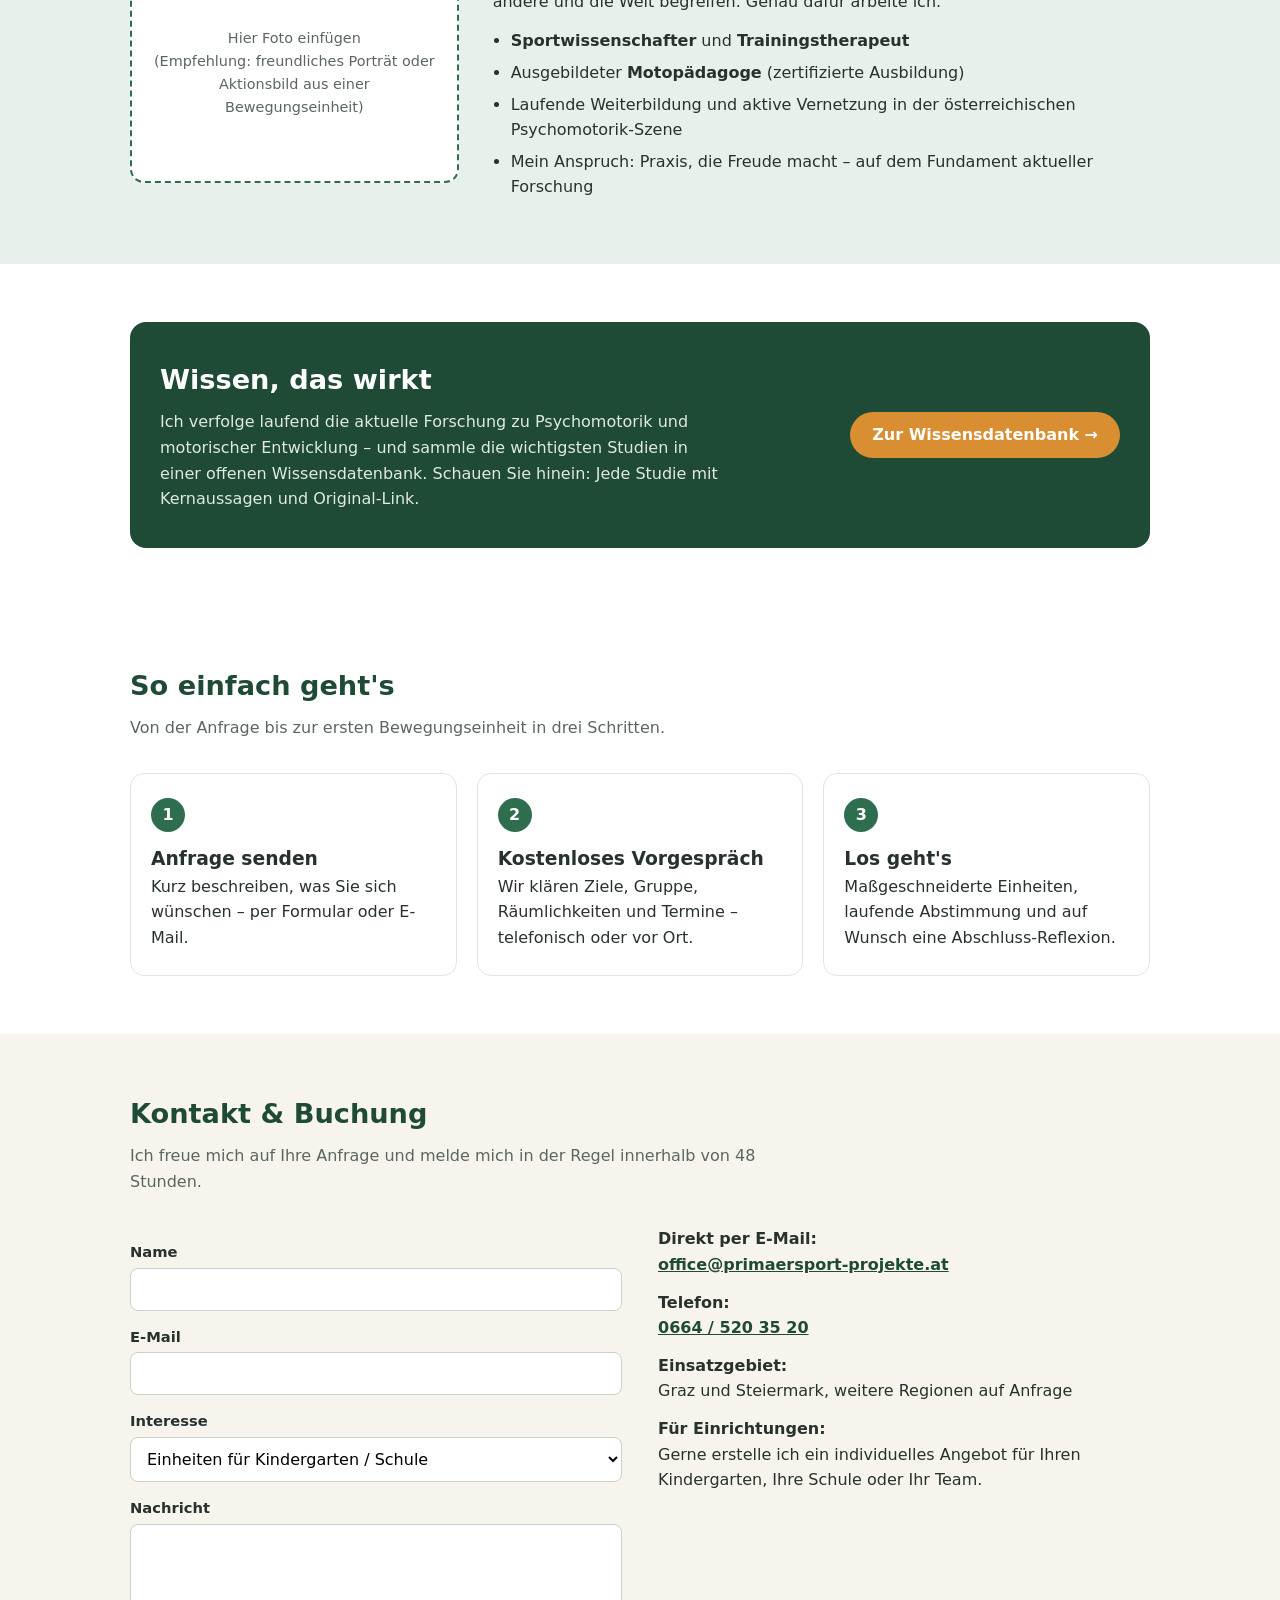
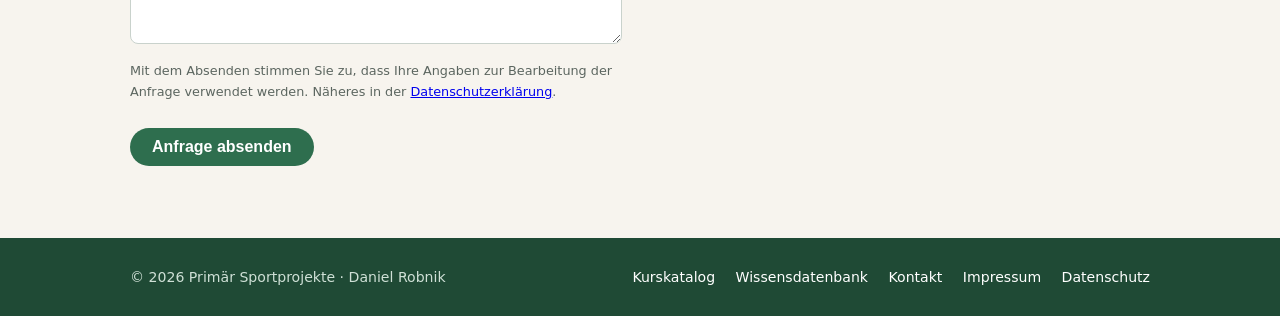
==== commit be3c3537: "Kurskatalog oeffentlich, Projektdokumente in den internen Bereich Aus dem NAS-Ordner Primaersport Pr" ====
--- a/index.html
+++ b/index.html
@@ -99,6 +99,7 @@
       <a class="logo" href="#">Primär<span>Sport</span>projekte</a>
       <ul>
         <li><a href="#angebote">Angebote</a></li>
+        <li><a href="kurskatalog.html">Kurskatalog</a></li>
         <li><a href="#ueber-mich">Über mich</a></li>
         <li><a href="wissensdatenbank.html">Wissensdatenbank</a></li>
         <li><a href="#ablauf">Ablauf</a></li>
@@ -129,6 +130,20 @@
       <div class="card"><span class="icon">🎓</span><h3>Fortbildungen &amp; Workshops</h3><p>Praxisnahe Fortbildungen für Pädagog:innen und Teams: Grundlagen der Psychomotorik, Stundengestaltung, Material-Ideen zum sofortigen Einsatz.</p></div>
       <div class="card"><span class="icon">👨‍👧</span><h3>Eltern-Kind-Angebote</h3><p>Gemeinsame Bewegungsnachmittage und Kurse, in denen Eltern erleben, wie viel Entwicklung in freiem Spiel und Bewegung steckt.</p></div>
       <div class="card"><span class="icon">🎤</span><h3>Vorträge</h3><p>Verständliche, wissenschaftlich fundierte Vorträge zu Bewegung, Wahrnehmung und kindlicher Entwicklung – für Elternabende und Fachpublikum.</p></div>
+    </div>
+  </div>
+</section>
+
+<section class="science" style="padding-top:0">
+  <div class="wrap">
+    <div class="box" style="background:var(--green-light)">
+      <div>
+        <h2 style="color:var(--green-dark)">Projekte für ganze Schulklassen</h2>
+        <p style="color:var(--grey)">Piraten-Abenteuer, Diamantenraub, Klima-Detektive und Ninja-Warrior Kids:
+           vier Teambuilding-Projekte über je drei Doppelstunden, die aus einer Klasse ein Team machen.
+           Für Volksschule und Unterstufe.</p>
+      </div>
+      <a class="btn" href="kurskatalog.html">Zum Kurskatalog →</a>
     </div>
   </div>
 </section>
@@ -220,6 +235,7 @@
   <div class="wrap">
     <div>© 2026 Primär Sportprojekte · Daniel Robnik</div>
     <div>
+      <a href="kurskatalog.html">Kurskatalog</a>
       <a href="wissensdatenbank.html">Wissensdatenbank</a>
       <a href="#kontakt">Kontakt</a>
       <a href="impressum.html">Impressum</a>
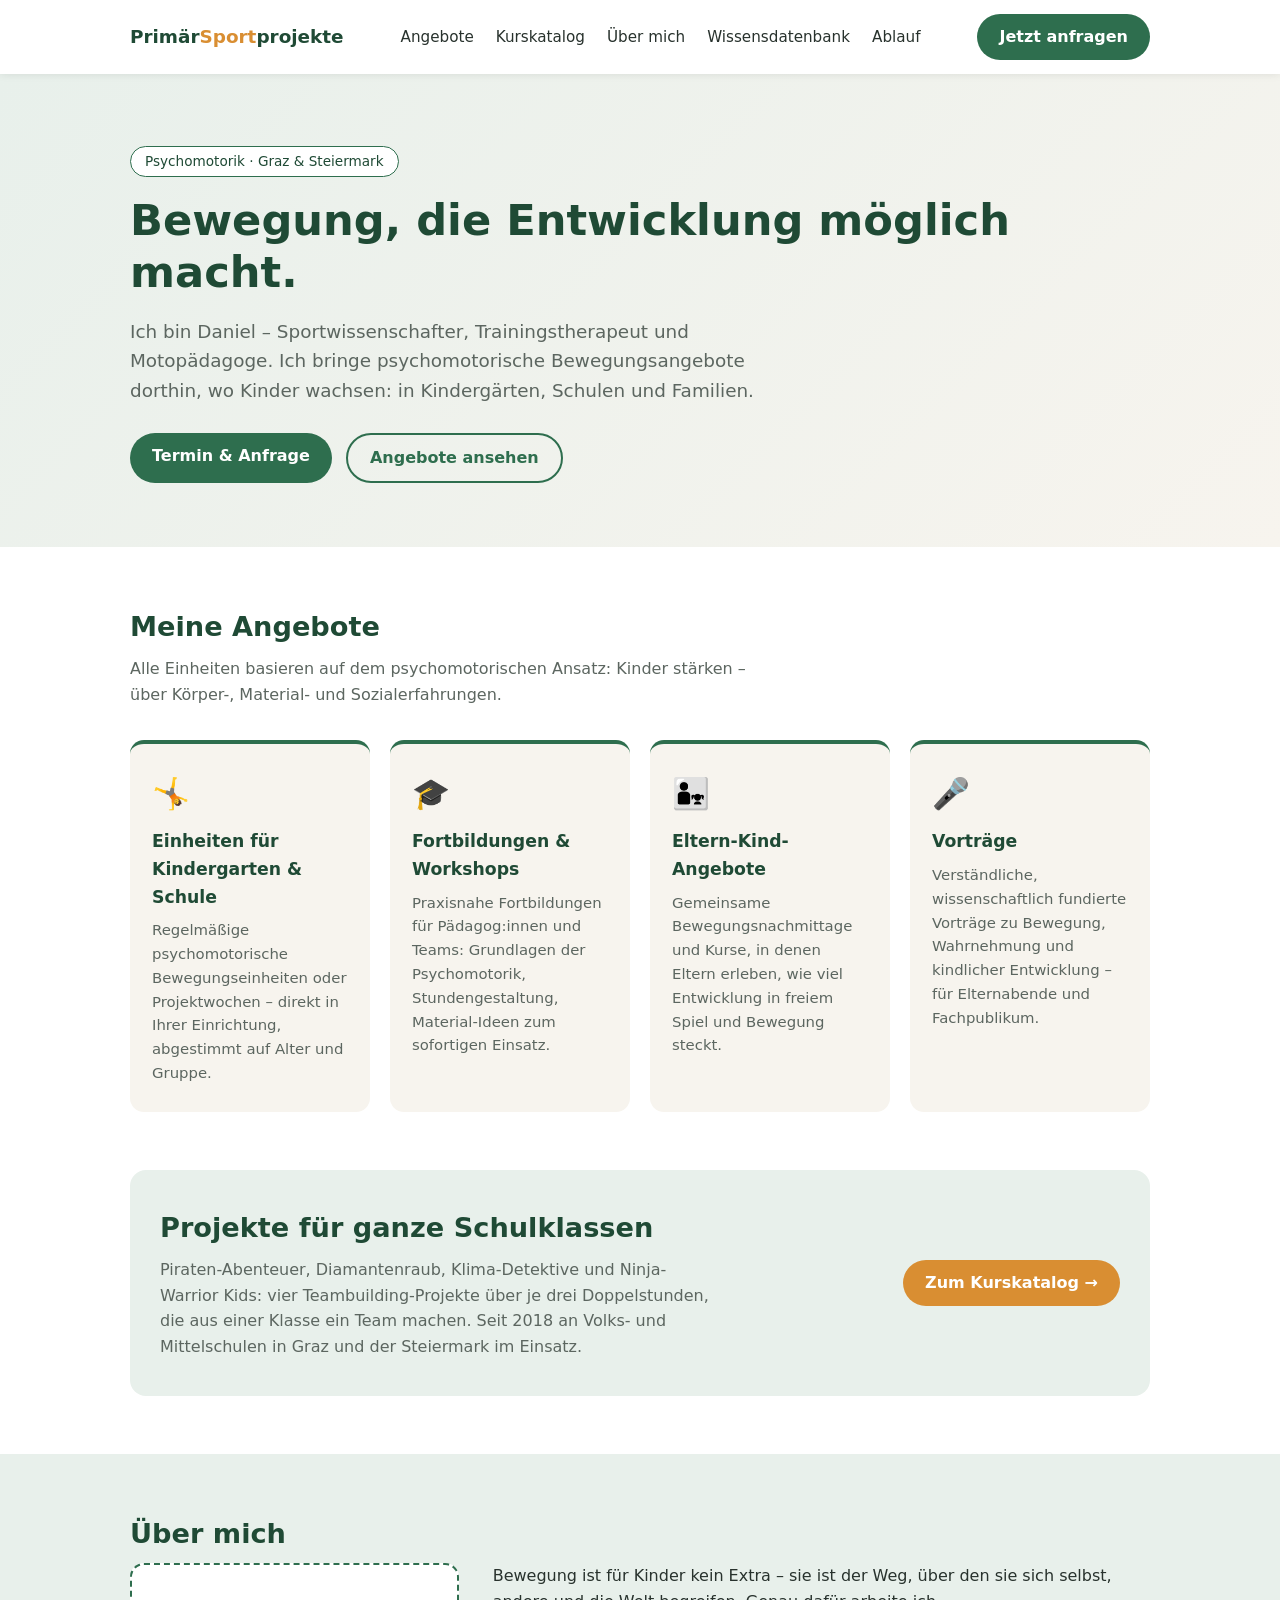
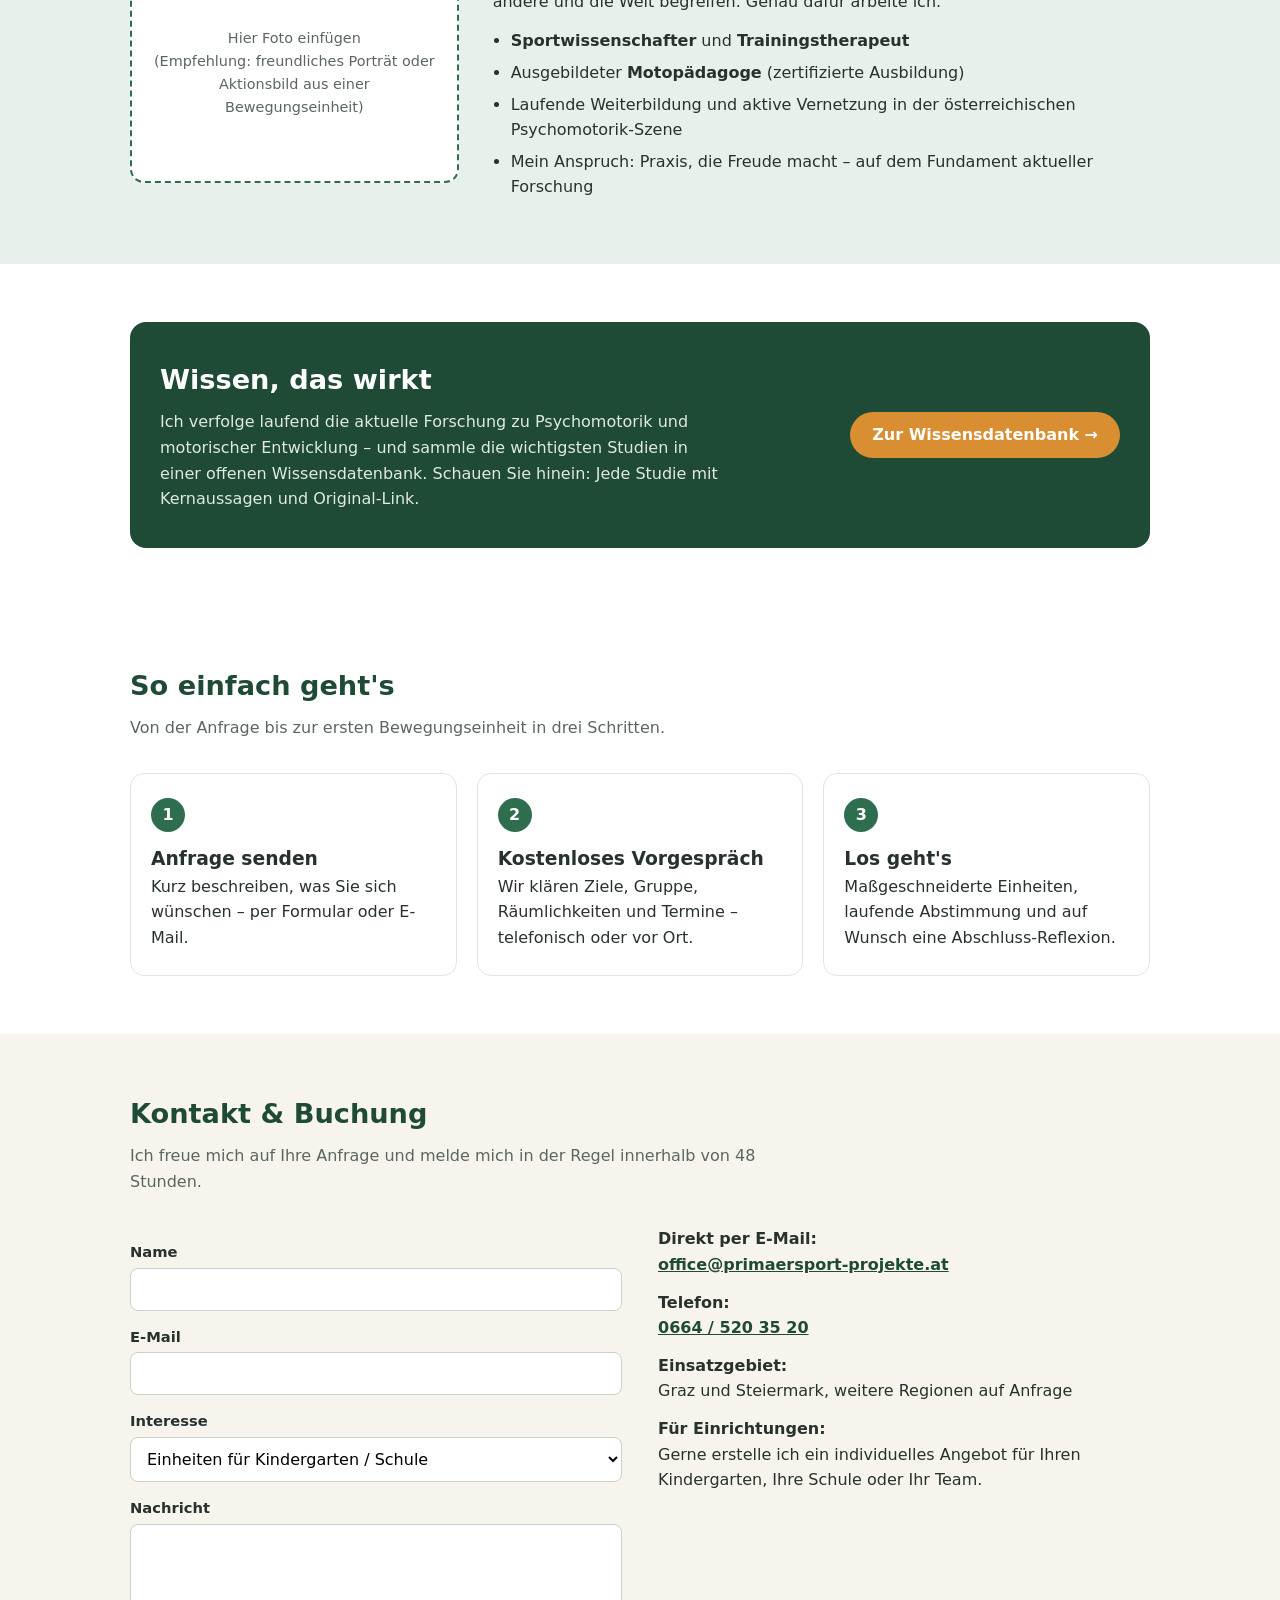
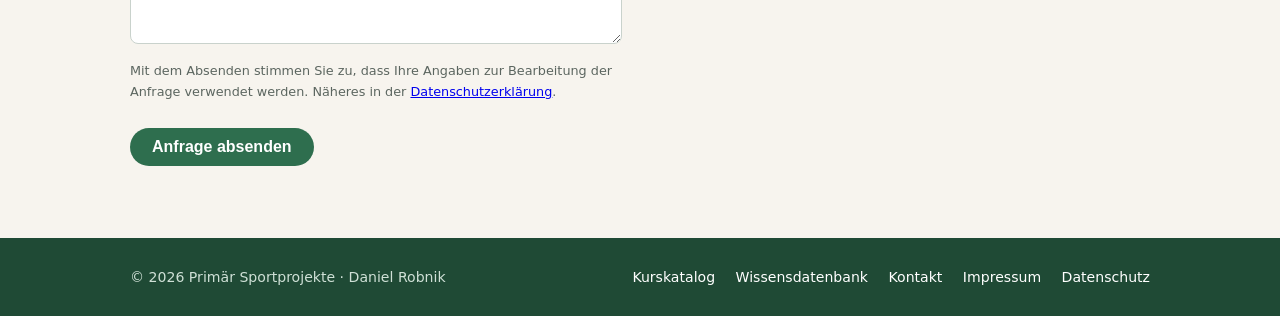
==== commit 1899aa59: "Kurskatalog als Referenz: seit 2018 erprobt, Schulen benannt" ====
--- a/index.html
+++ b/index.html
@@ -141,7 +141,7 @@
         <h2 style="color:var(--green-dark)">Projekte für ganze Schulklassen</h2>
         <p style="color:var(--grey)">Piraten-Abenteuer, Diamantenraub, Klima-Detektive und Ninja-Warrior Kids:
            vier Teambuilding-Projekte über je drei Doppelstunden, die aus einer Klasse ein Team machen.
-           Für Volksschule und Unterstufe.</p>
+           Seit 2018 an Volks- und Mittelschulen in Graz und der Steiermark im Einsatz.</p>
       </div>
       <a class="btn" href="kurskatalog.html">Zum Kurskatalog →</a>
     </div>
